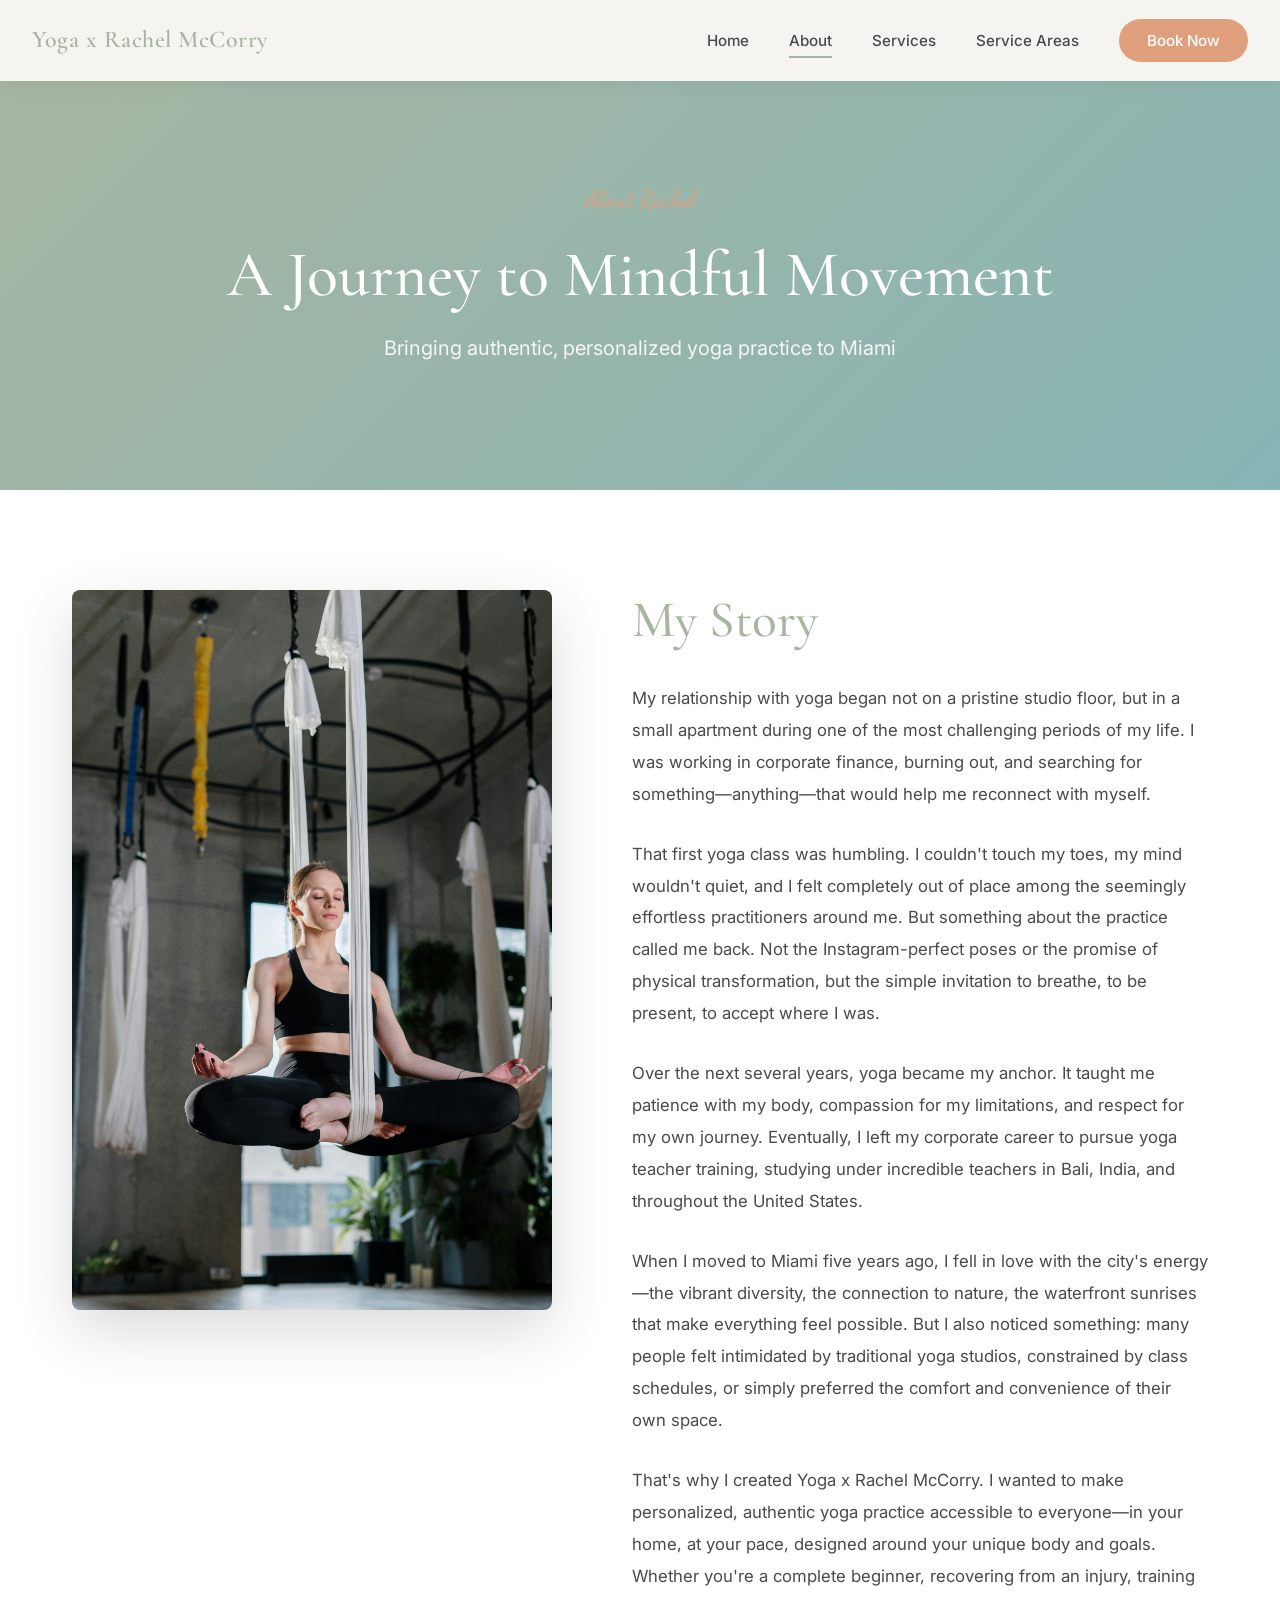
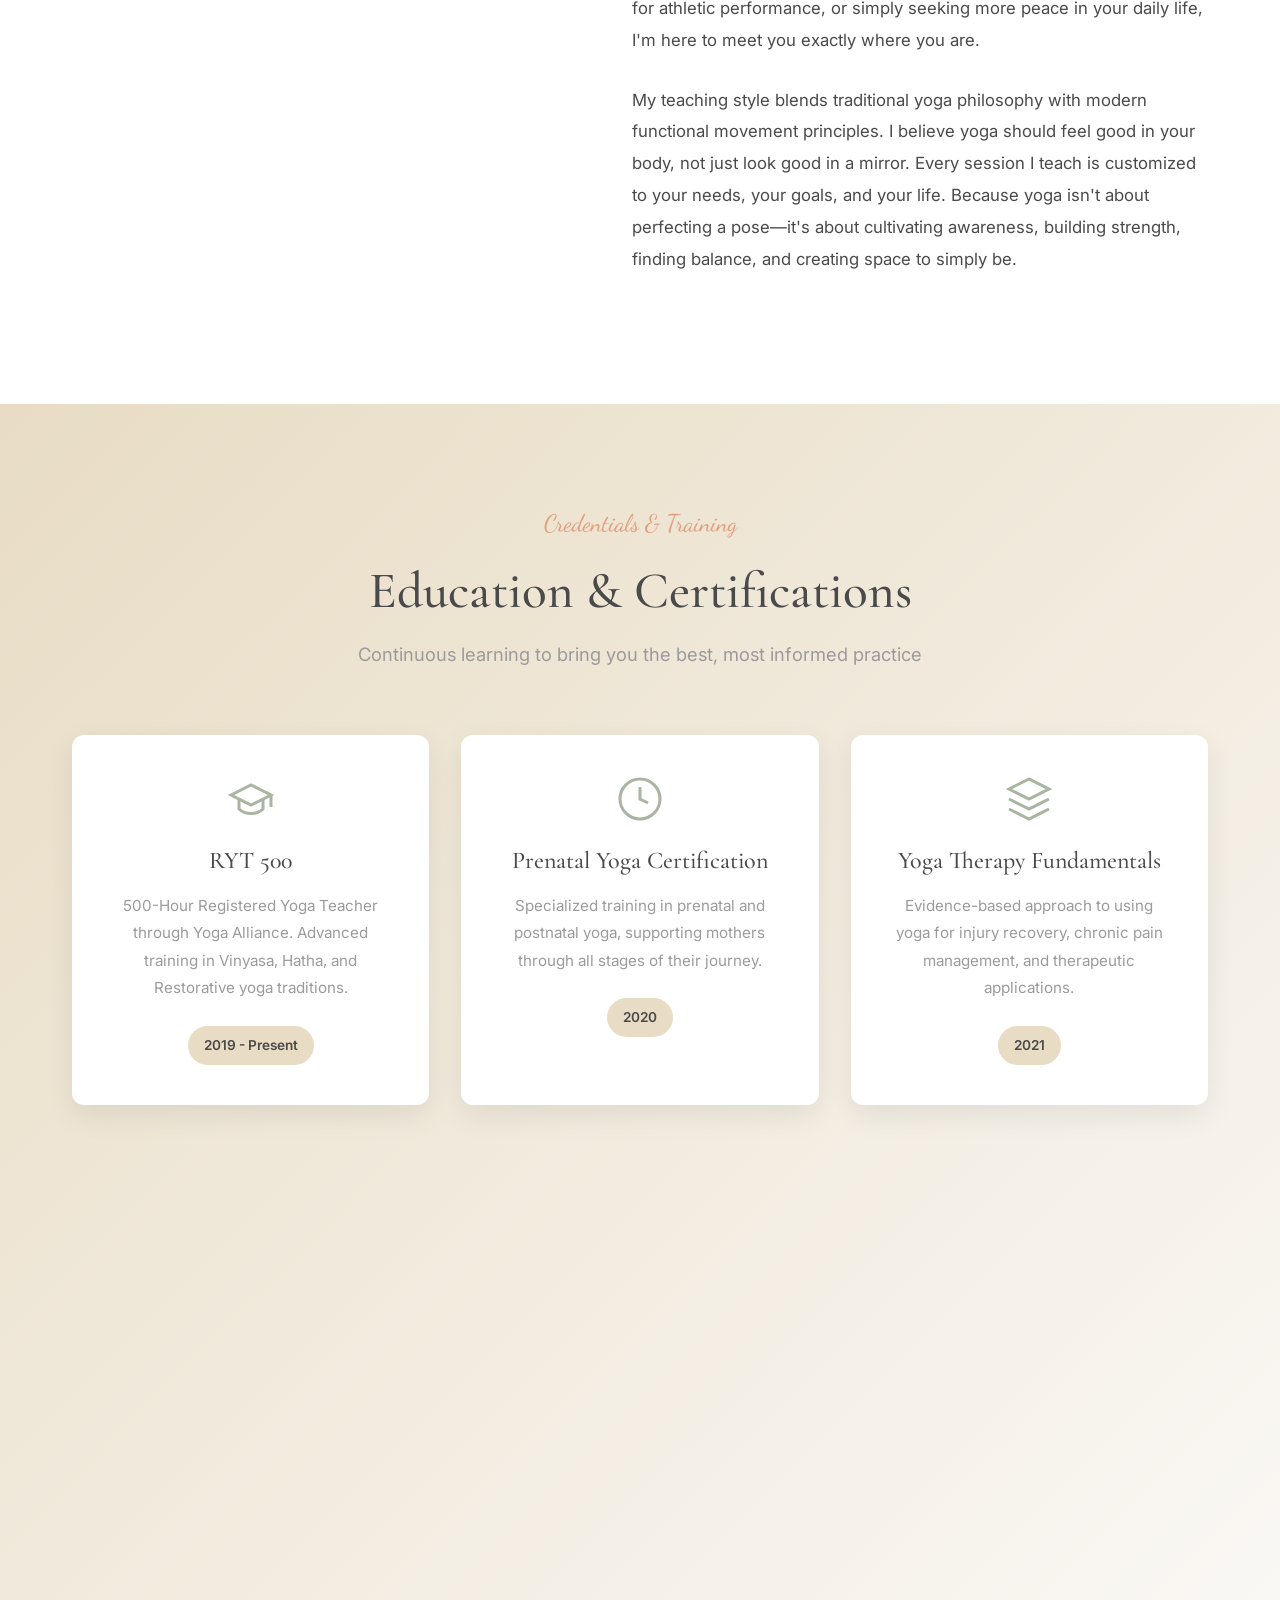
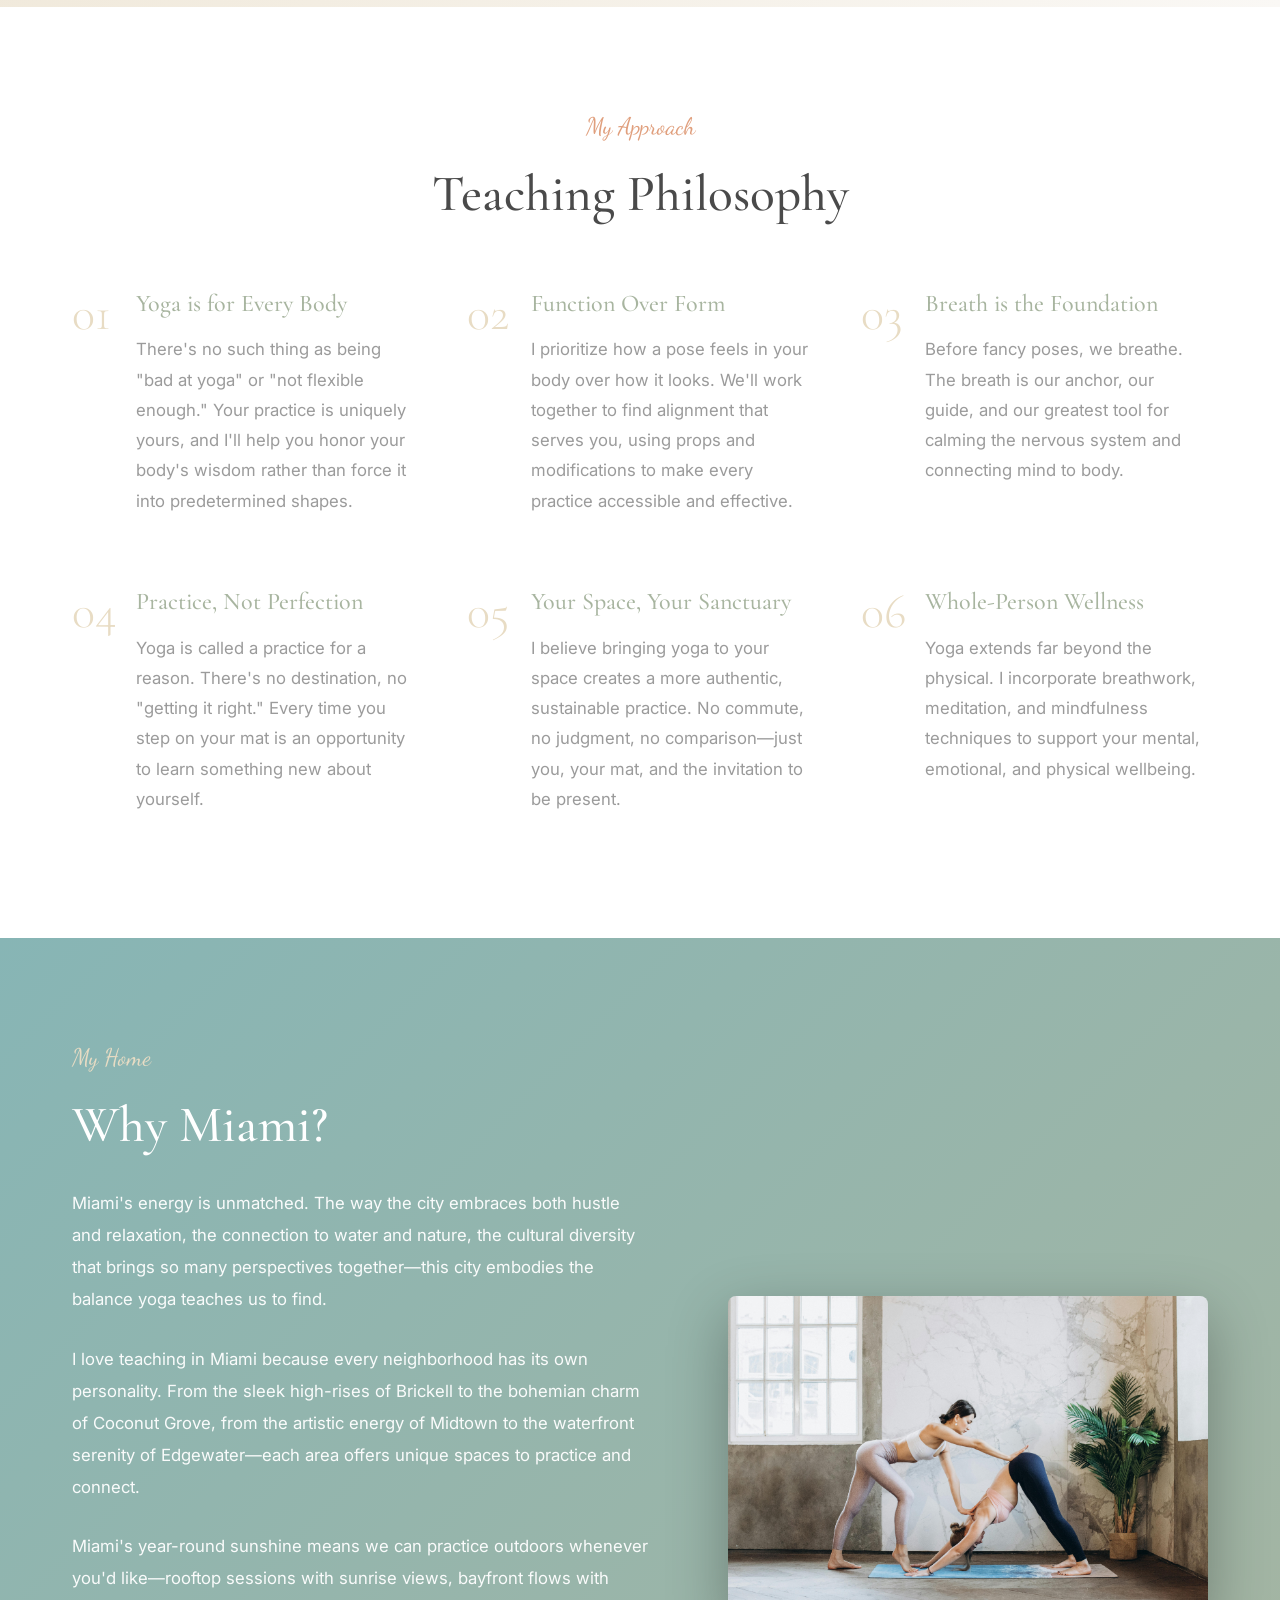
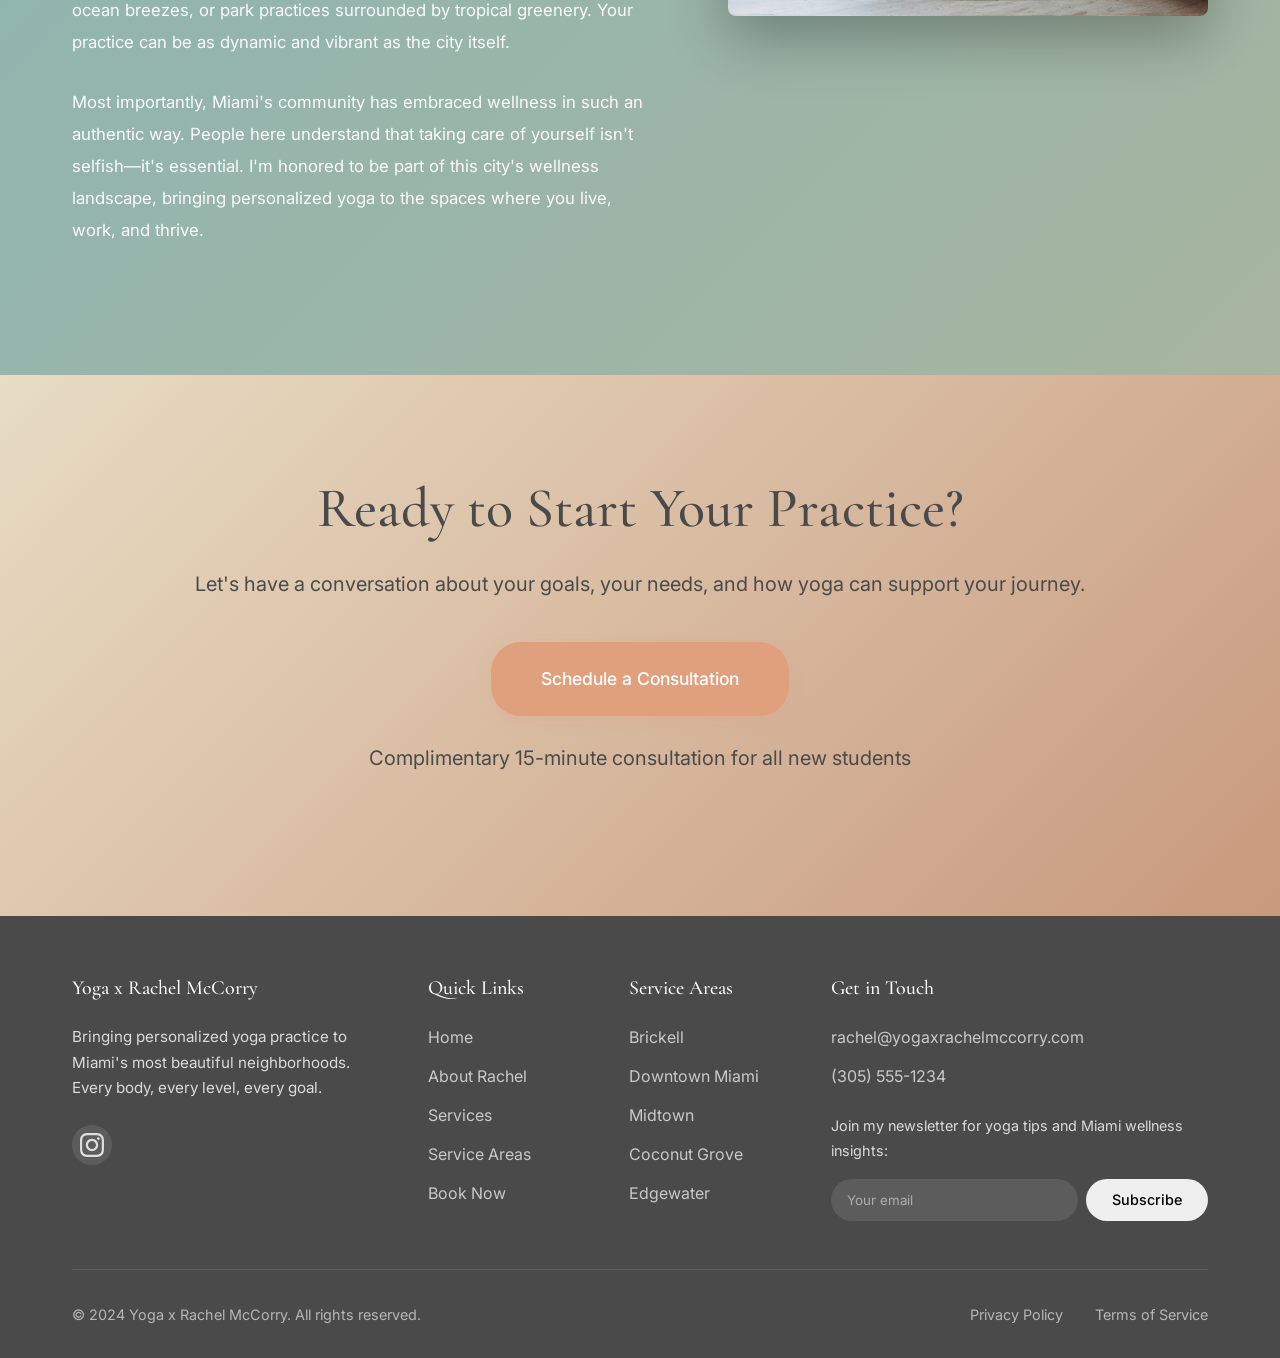
==== about.html @ cecf264f "first commit" ====
<!DOCTYPE html>
<html lang="en">
<head>
    <meta charset="UTF-8">
    <meta name="viewport" content="width=device-width, initial-scale=1.0">
    <meta name="description" content="Meet Rachel McCorry, your certified Miami yoga instructor. Learn about her journey, credentials, and unique teaching philosophy for personalized yoga practice.">
    <title>About Rachel McCorry | Certified Yoga Instructor in Miami</title>

    <!-- Fonts -->
    <link rel="preconnect" href="https://fonts.googleapis.com">
    <link rel="preconnect" href="https://fonts.gstatic.com" crossorigin>
    <link href="https://fonts.googleapis.com/css2?family=Cormorant+Garamond:wght@300;400;500;600;700&family=Inter:wght@300;400;500;600&family=Dancing+Script:wght@400;500;600;700&display=swap" rel="stylesheet">

    <!-- Styles -->
    <link rel="stylesheet" href="css/styles.css">
    <link rel="stylesheet" href="css/about.css">

    <!-- Favicon -->
    <link rel="icon" type="image/svg+xml" href="data:image/svg+xml,<svg xmlns=%22http://www.w3.org/2000/svg%22 viewBox=%220 0 100 100%22><text y=%22.9em%22 font-size=%2290%22>🧘</text></svg>">
</head>
<body>
    <!-- Navigation -->
    <nav id="navbar">
        <div class="nav-container">
            <a href="index.html" class="logo">Yoga x Rachel McCorry</a>
            <button class="mobile-menu-toggle" aria-label="Toggle menu">
                <span></span>
                <span></span>
                <span></span>
            </button>
            <ul class="nav-menu">
                <li><a href="index.html">Home</a></li>
                <li><a href="about.html" class="active">About</a></li>
                <li><a href="services.html">Services</a></li>
                <li><a href="service-areas.html">Service Areas</a></li>
                <li><a href="contact.html" class="nav-cta">Book Now</a></li>
            </ul>
        </div>
    </nav>

    <!-- Page Hero -->
    <section class="page-hero">
        <div class="page-hero-content">
            <span class="section-label">About Rachel</span>
            <h1>A Journey to Mindful Movement</h1>
            <p>Bringing authentic, personalized yoga practice to Miami</p>
        </div>
    </section>

    <!-- Rachel's Story -->
    <section class="story-section">
        <div class="container">
            <div class="story-grid">
                <div class="story-image">
                    <img src="images/pexels-cottonbro-4324101.jpg" alt="Rachel McCorry practicing yoga">
                </div>
                <div class="story-content">
                    <h2>My Story</h2>
                    <p>My relationship with yoga began not on a pristine studio floor, but in a small apartment during one of the most challenging periods of my life. I was working in corporate finance, burning out, and searching for something—anything—that would help me reconnect with myself.</p>

                    <p>That first yoga class was humbling. I couldn't touch my toes, my mind wouldn't quiet, and I felt completely out of place among the seemingly effortless practitioners around me. But something about the practice called me back. Not the Instagram-perfect poses or the promise of physical transformation, but the simple invitation to breathe, to be present, to accept where I was.</p>

                    <p>Over the next several years, yoga became my anchor. It taught me patience with my body, compassion for my limitations, and respect for my own journey. Eventually, I left my corporate career to pursue yoga teacher training, studying under incredible teachers in Bali, India, and throughout the United States.</p>

                    <p>When I moved to Miami five years ago, I fell in love with the city's energy—the vibrant diversity, the connection to nature, the waterfront sunrises that make everything feel possible. But I also noticed something: many people felt intimidated by traditional yoga studios, constrained by class schedules, or simply preferred the comfort and convenience of their own space.</p>

                    <p>That's why I created Yoga x Rachel McCorry. I wanted to make personalized, authentic yoga practice accessible to everyone—in your home, at your pace, designed around your unique body and goals. Whether you're a complete beginner, recovering from an injury, training for athletic performance, or simply seeking more peace in your daily life, I'm here to meet you exactly where you are.</p>

                    <p>My teaching style blends traditional yoga philosophy with modern functional movement principles. I believe yoga should feel good in your body, not just look good in a mirror. Every session I teach is customized to your needs, your goals, and your life. Because yoga isn't about perfecting a pose—it's about cultivating awareness, building strength, finding balance, and creating space to simply be.</p>
                </div>
            </div>
        </div>
    </section>

    <!-- Credentials -->
    <section class="credentials-section">
        <div class="container">
            <div class="section-header">
                <span class="section-label">Credentials & Training</span>
                <h2>Education & Certifications</h2>
                <p>Continuous learning to bring you the best, most informed practice</p>
            </div>
            <div class="credentials-grid">
                <div class="credential-card">
                    <div class="credential-icon">
                        <svg width="48" height="48" viewBox="0 0 24 24" fill="none" stroke="currentColor" stroke-width="1.5">
                            <path d="M22 10v6M2 10l10-5 10 5-10 5z"></path>
                            <path d="M6 12v5c3 3 9 3 12 0v-5"></path>
                        </svg>
                    </div>
                    <h3>RYT 500</h3>
                    <p>500-Hour Registered Yoga Teacher through Yoga Alliance. Advanced training in Vinyasa, Hatha, and Restorative yoga traditions.</p>
                    <span class="credential-year">2019 - Present</span>
                </div>

                <div class="credential-card">
                    <div class="credential-icon">
                        <svg width="48" height="48" viewBox="0 0 24 24" fill="none" stroke="currentColor" stroke-width="1.5">
                            <circle cx="12" cy="12" r="10"></circle>
                            <path d="M12 6v6l4 2"></path>
                        </svg>
                    </div>
                    <h3>Prenatal Yoga Certification</h3>
                    <p>Specialized training in prenatal and postnatal yoga, supporting mothers through all stages of their journey.</p>
                    <span class="credential-year">2020</span>
                </div>

                <div class="credential-card">
                    <div class="credential-icon">
                        <svg width="48" height="48" viewBox="0 0 24 24" fill="none" stroke="currentColor" stroke-width="1.5">
                            <path d="M12 2L2 7l10 5 10-5-10-5z"></path>
                            <path d="M2 17l10 5 10-5M2 12l10 5 10-5"></path>
                        </svg>
                    </div>
                    <h3>Yoga Therapy Fundamentals</h3>
                    <p>Evidence-based approach to using yoga for injury recovery, chronic pain management, and therapeutic applications.</p>
                    <span class="credential-year">2021</span>
                </div>

                <div class="credential-card">
                    <div class="credential-icon">
                        <svg width="48" height="48" viewBox="0 0 24 24" fill="none" stroke="currentColor" stroke-width="1.5">
                            <circle cx="12" cy="8" r="7"></circle>
                            <polyline points="8.21 13.89 7 23 12 20 17 23 15.79 13.88"></polyline>
                        </svg>
                    </div>
                    <h3>Mindfulness Meditation Teacher</h3>
                    <p>Certified in teaching meditation and breathwork techniques for stress reduction and mental clarity.</p>
                    <span class="credential-year">2020</span>
                </div>

                <div class="credential-card">
                    <div class="credential-icon">
                        <svg width="48" height="48" viewBox="0 0 24 24" fill="none" stroke="currentColor" stroke-width="1.5">
                            <path d="M14 2H6a2 2 0 0 0-2 2v16a2 2 0 0 0 2 2h12a2 2 0 0 0 2-2V8z"></path>
                            <polyline points="14 2 14 8 20 8"></polyline>
                            <line x1="12" y1="18" x2="12" y2="12"></line>
                            <line x1="9" y1="15" x2="15" y2="15"></line>
                        </svg>
                    </div>
                    <h3>CPR & First Aid Certified</h3>
                    <p>Current certification in CPR and First Aid, ensuring safe practice environment for all students.</p>
                    <span class="credential-year">Updated Annually</span>
                </div>

                <div class="credential-card">
                    <div class="credential-icon">
                        <svg width="48" height="48" viewBox="0 0 24 24" fill="none" stroke="currentColor" stroke-width="1.5">
                            <path d="M20.59 13.41l-7.17 7.17a2 2 0 0 1-2.83 0L2 12V2h10l8.59 8.59a2 2 0 0 1 0 2.82z"></path>
                            <line x1="7" y1="7" x2="7.01" y2="7"></line>
                        </svg>
                    </div>
                    <h3>Continued Education</h3>
                    <p>Regular workshops and trainings with renowned teachers including Jason Crandell, Kathryn Budig, and Leslie Kaminoff.</p>
                    <span class="credential-year">Ongoing</span>
                </div>
            </div>
        </div>
    </section>

    <!-- Teaching Philosophy -->
    <section class="philosophy-section">
        <div class="container">
            <div class="philosophy-content">
                <span class="section-label">My Approach</span>
                <h2>Teaching Philosophy</h2>
                <div class="philosophy-grid">
                    <div class="philosophy-item">
                        <div class="philosophy-number">01</div>
                        <h3>Yoga is for Every Body</h3>
                        <p>There's no such thing as being "bad at yoga" or "not flexible enough." Your practice is uniquely yours, and I'll help you honor your body's wisdom rather than force it into predetermined shapes.</p>
                    </div>

                    <div class="philosophy-item">
                        <div class="philosophy-number">02</div>
                        <h3>Function Over Form</h3>
                        <p>I prioritize how a pose feels in your body over how it looks. We'll work together to find alignment that serves you, using props and modifications to make every practice accessible and effective.</p>
                    </div>

                    <div class="philosophy-item">
                        <div class="philosophy-number">03</div>
                        <h3>Breath is the Foundation</h3>
                        <p>Before fancy poses, we breathe. The breath is our anchor, our guide, and our greatest tool for calming the nervous system and connecting mind to body.</p>
                    </div>

                    <div class="philosophy-item">
                        <div class="philosophy-number">04</div>
                        <h3>Practice, Not Perfection</h3>
                        <p>Yoga is called a practice for a reason. There's no destination, no "getting it right." Every time you step on your mat is an opportunity to learn something new about yourself.</p>
                    </div>

                    <div class="philosophy-item">
                        <div class="philosophy-number">05</div>
                        <h3>Your Space, Your Sanctuary</h3>
                        <p>I believe bringing yoga to your space creates a more authentic, sustainable practice. No commute, no judgment, no comparison—just you, your mat, and the invitation to be present.</p>
                    </div>

                    <div class="philosophy-item">
                        <div class="philosophy-number">06</div>
                        <h3>Whole-Person Wellness</h3>
                        <p>Yoga extends far beyond the physical. I incorporate breathwork, meditation, and mindfulness techniques to support your mental, emotional, and physical wellbeing.</p>
                    </div>
                </div>
            </div>
        </div>
    </section>

    <!-- Why Miami -->
    <section class="why-miami-section">
        <div class="container">
            <div class="why-miami-grid">
                <div class="why-miami-text">
                    <span class="section-label">My Home</span>
                    <h2>Why Miami?</h2>
                    <p>Miami's energy is unmatched. The way the city embraces both hustle and relaxation, the connection to water and nature, the cultural diversity that brings so many perspectives together—this city embodies the balance yoga teaches us to find.</p>

                    <p>I love teaching in Miami because every neighborhood has its own personality. From the sleek high-rises of Brickell to the bohemian charm of Coconut Grove, from the artistic energy of Midtown to the waterfront serenity of Edgewater—each area offers unique spaces to practice and connect.</p>

                    <p>Miami's year-round sunshine means we can practice outdoors whenever you'd like—rooftop sessions with sunrise views, bayfront flows with ocean breezes, or park practices surrounded by tropical greenery. Your practice can be as dynamic and vibrant as the city itself.</p>

                    <p>Most importantly, Miami's community has embraced wellness in such an authentic way. People here understand that taking care of yourself isn't selfish—it's essential. I'm honored to be part of this city's wellness landscape, bringing personalized yoga to the spaces where you live, work, and thrive.</p>
                </div>
                <div class="why-miami-image">
                    <img src="images/pexels-elly-fairytale-3822688.jpg" alt="Yoga practice in Miami">
                </div>
            </div>
        </div>
    </section>

    <!-- CTA Section -->
    <section class="about-cta">
        <div class="container">
            <div class="cta-content">
                <h2>Ready to Start Your Practice?</h2>
                <p>Let's have a conversation about your goals, your needs, and how yoga can support your journey.</p>
                <a href="contact.html" class="btn btn-primary btn-large">Schedule a Consultation</a>
                <p class="cta-note">Complimentary 15-minute consultation for all new students</p>
            </div>
        </div>
    </section>

    <!-- Footer -->
    <footer class="footer">
        <div class="container">
            <div class="footer-grid">
                <div class="footer-column">
                    <h3>Yoga x Rachel McCorry</h3>
                    <p>Bringing personalized yoga practice to Miami's most beautiful neighborhoods. Every body, every level, every goal.</p>
                    <div class="social-links">
                        <a href="https://instagram.com" target="_blank" aria-label="Instagram">
                            <svg width="24" height="24" viewBox="0 0 24 24" fill="currentColor">
                                <path d="M12 2.163c3.204 0 3.584.012 4.85.07 3.252.148 4.771 1.691 4.919 4.919.058 1.265.069 1.645.069 4.849 0 3.205-.012 3.584-.069 4.849-.149 3.225-1.664 4.771-4.919 4.919-1.266.058-1.644.07-4.85.07-3.204 0-3.584-.012-4.849-.07-3.26-.149-4.771-1.699-4.919-4.92-.058-1.265-.07-1.644-.07-4.849 0-3.204.013-3.583.07-4.849.149-3.227 1.664-4.771 4.919-4.919 1.266-.057 1.645-.069 4.849-.069zm0-2.163c-3.259 0-3.667.014-4.947.072-4.358.2-6.78 2.618-6.98 6.98-.059 1.281-.073 1.689-.073 4.948 0 3.259.014 3.668.072 4.948.2 4.358 2.618 6.78 6.98 6.98 1.281.058 1.689.072 4.948.072 3.259 0 3.668-.014 4.948-.072 4.354-.2 6.782-2.618 6.979-6.98.059-1.28.073-1.689.073-4.948 0-3.259-.014-3.667-.072-4.947-.196-4.354-2.617-6.78-6.979-6.98-1.281-.059-1.69-.073-4.949-.073zm0 5.838c-3.403 0-6.162 2.759-6.162 6.162s2.759 6.163 6.162 6.163 6.162-2.759 6.162-6.163c0-3.403-2.759-6.162-6.162-6.162zm0 10.162c-2.209 0-4-1.79-4-4 0-2.209 1.791-4 4-4s4 1.791 4 4c0 2.21-1.791 4-4 4zm6.406-11.845c-.796 0-1.441.645-1.441 1.44s.645 1.44 1.441 1.44c.795 0 1.439-.645 1.439-1.44s-.644-1.44-1.439-1.44z"/>
                            </svg>
                        </a>
                    </div>
                </div>

                <div class="footer-column">
                    <h4>Quick Links</h4>
                    <ul>
                        <li><a href="index.html">Home</a></li>
                        <li><a href="about.html">About Rachel</a></li>
                        <li><a href="services.html">Services</a></li>
                        <li><a href="service-areas.html">Service Areas</a></li>
                        <li><a href="contact.html">Book Now</a></li>
                    </ul>
                </div>

                <div class="footer-column">
                    <h4>Service Areas</h4>
                    <ul>
                        <li><a href="service-areas.html#brickell">Brickell</a></li>
                        <li><a href="service-areas.html#downtown">Downtown Miami</a></li>
                        <li><a href="service-areas.html#midtown">Midtown</a></li>
                        <li><a href="service-areas.html#coconut-grove">Coconut Grove</a></li>
                        <li><a href="service-areas.html#edgewater">Edgewater</a></li>
                    </ul>
                </div>

                <div class="footer-column">
                    <h4>Get in Touch</h4>
                    <ul>
                        <li><a href="mailto:rachel@yogaxrachelmccorry.com">rachel@yogaxrachelmccorry.com</a></li>
                        <li><a href="tel:+13055551234">(305) 555-1234</a></li>
                    </ul>
                    <div class="newsletter-signup">
                        <p>Join my newsletter for yoga tips and Miami wellness insights:</p>
                        <form class="newsletter-form">
                            <input type="email" placeholder="Your email" required>
                            <button type="submit" class="btn btn-small">Subscribe</button>
                        </form>
                    </div>
                </div>
            </div>

            <div class="footer-bottom">
                <p>&copy; 2024 Yoga x Rachel McCorry. All rights reserved.</p>
                <div class="footer-links">
                    <a href="#privacy">Privacy Policy</a>
                    <a href="#terms">Terms of Service</a>
                </div>
            </div>
        </div>
    </footer>

    <!-- Back to Top Button -->
    <button id="backToTop" class="back-to-top" aria-label="Back to top">
        <svg width="24" height="24" viewBox="0 0 24 24" fill="none" stroke="currentColor" stroke-width="2">
            <polyline points="18 15 12 9 6 15"></polyline>
        </svg>
    </button>

    <!-- Scripts -->
    <script src="js/main.js"></script>
</body>
</html>
---- css/styles.css ----
/* ===================================
   Yoga x Rachel McCorry - Main Styles
   =================================== */

/* CSS Variables - Brand Colors & Theme */
:root {
    /* Primary Colors */
    --sage-green: #A8B5A0;
    --warm-sand: #E8DCC4;

    /* Secondary Colors */
    --terracotta: #C8997D;
    --muted-teal: #87B5B5;

    /* Neutrals */
    --warm-white: #FAF8F5;
    --light-grey: #E5E5E5;
    --medium-grey: #9B9B9B;
    --dark-grey: #4A4A4A;

    /* Accent */
    --sunset-coral: #E09F7D;

    /* Typography */
    --font-serif: 'Cormorant Garamond', serif;
    --font-sans: 'Inter', sans-serif;
    --font-script: 'Dancing Script', cursive;

    /* Spacing */
    --section-padding: 100px;
    --container-width: 1200px;
    --container-wide: 1400px;

    /* Transitions */
    --transition-smooth: all 0.4s cubic-bezier(0.4, 0, 0.2, 1);
    --transition-fast: all 0.2s ease;
}

/* Reset & Base Styles */
* {
    margin: 0;
    padding: 0;
    box-sizing: border-box;
}

html {
    scroll-behavior: smooth;
    font-size: 16px;
}

body {
    font-family: var(--font-sans);
    color: var(--dark-grey);
    background-color: var(--warm-white);
    line-height: 1.7;
    overflow-x: hidden;
}

/* Typography */
h1, h2, h3, h4, h5, h6 {
    font-family: var(--font-serif);
    font-weight: 500;
    line-height: 1.2;
    margin-bottom: 1rem;
    color: var(--dark-grey);
}

h1 { font-size: clamp(2.5rem, 5vw, 4.5rem); }
h2 { font-size: clamp(2rem, 4vw, 3.5rem); }
h3 { font-size: clamp(1.5rem, 3vw, 2rem); }
h4 { font-size: 1.5rem; }
h5 { font-size: 1.25rem; }
h6 { font-size: 1.1rem; }

p {
    margin-bottom: 1.5rem;
    font-size: 1.05rem;
    line-height: 1.8;
}

a {
    text-decoration: none;
    color: inherit;
    transition: var(--transition-fast);
}

img {
    max-width: 100%;
    height: auto;
    display: block;
}

/* Layout Containers */
.container {
    max-width: var(--container-width);
    margin: 0 auto;
    padding: 0 2rem;
}

.container-wide {
    max-width: var(--container-wide);
    margin: 0 auto;
    padding: 0 2rem;
}

/* Navigation */
#navbar {
    position: fixed;
    top: 0;
    left: 0;
    right: 0;
    background-color: rgba(250, 248, 245, 0.95);
    backdrop-filter: blur(10px);
    z-index: 1000;
    transition: var(--transition-smooth);
    box-shadow: 0 2px 20px rgba(0, 0, 0, 0.05);
}

.nav-container {
    max-width: var(--container-wide);
    margin: 0 auto;
    padding: 1.25rem 2rem;
    display: flex;
    justify-content: space-between;
    align-items: center;
}

.logo {
    font-family: var(--font-serif);
    font-size: 1.5rem;
    font-weight: 600;
    color: var(--sage-green);
    letter-spacing: 0.5px;
}

.nav-menu {
    display: flex;
    list-style: none;
    gap: 2.5rem;
    align-items: center;
}

.nav-menu a {
    font-size: 0.95rem;
    font-weight: 500;
    color: var(--dark-grey);
    position: relative;
    padding: 0.5rem 0;
}

.nav-menu a::after {
    content: '';
    position: absolute;
    bottom: 0;
    left: 0;
    width: 0;
    height: 2px;
    background-color: var(--sage-green);
    transition: var(--transition-fast);
}

.nav-menu a:hover::after,
.nav-menu a.active::after {
    width: 100%;
}

.nav-cta {
    background-color: var(--sunset-coral);
    color: white !important;
    padding: 0.75rem 1.75rem !important;
    border-radius: 30px;
    font-weight: 500;
}

.nav-cta::after {
    display: none;
}

.nav-cta:hover {
    background-color: var(--terracotta);
    transform: translateY(-2px);
    box-shadow: 0 4px 15px rgba(224, 159, 125, 0.3);
}

/* Mobile Menu Toggle */
.mobile-menu-toggle {
    display: none;
    flex-direction: column;
    gap: 5px;
    background: none;
    border: none;
    cursor: pointer;
    padding: 0.5rem;
}

.mobile-menu-toggle span {
    width: 25px;
    height: 2px;
    background-color: var(--dark-grey);
    transition: var(--transition-fast);
}

/* Hero Section */
.hero {
    position: relative;
    height: 100vh;
    min-height: 600px;
    display: flex;
    align-items: center;
    justify-content: center;
    overflow: hidden;
}

.hero-video-container {
    position: absolute;
    top: 0;
    left: 0;
    width: 100%;
    height: 100%;
    z-index: 1;
}

.hero-video {
    width: 100%;
    height: 100%;
    object-fit: cover;
}

.hero-overlay {
    position: absolute;
    top: 0;
    left: 0;
    width: 100%;
    height: 100%;
    background: linear-gradient(
        135deg,
        rgba(168, 181, 160, 0.4) 0%,
        rgba(135, 181, 181, 0.3) 50%,
        rgba(232, 220, 196, 0.4) 100%
    );
    z-index: 2;
}

.hero-content {
    position: relative;
    z-index: 3;
    text-align: center;
    color: white;
    max-width: 900px;
    padding: 2rem;
    animation: fadeInUp 1s ease-out;
}

.hero-title {
    font-size: clamp(2.5rem, 6vw, 5rem);
    font-weight: 400;
    margin-bottom: 1.5rem;
    text-shadow: 0 2px 20px rgba(0, 0, 0, 0.3);
    letter-spacing: 1px;
}

.hero-subtitle {
    font-size: clamp(1.1rem, 2.5vw, 1.5rem);
    margin-bottom: 3rem;
    font-weight: 300;
    text-shadow: 0 2px 15px rgba(0, 0, 0, 0.3);
    opacity: 0.95;
}

.hero-ctas {
    display: flex;
    gap: 1.5rem;
    justify-content: center;
    flex-wrap: wrap;
}

/* Scroll Indicator */
.scroll-indicator {
    position: absolute;
    bottom: 40px;
    left: 50%;
    transform: translateX(-50%);
    z-index: 3;
    display: flex;
    flex-direction: column;
    align-items: center;
    gap: 10px;
    color: white;
    font-size: 0.85rem;
    text-transform: uppercase;
    letter-spacing: 2px;
    animation: float 2s ease-in-out infinite;
}

.scroll-line {
    width: 1px;
    height: 40px;
    background: linear-gradient(to bottom, white, transparent);
}

/* Buttons */
.btn {
    display: inline-block;
    padding: 1rem 2.5rem;
    border-radius: 30px;
    font-weight: 500;
    font-size: 1rem;
    text-align: center;
    cursor: pointer;
    border: 2px solid transparent;
    transition: var(--transition-smooth);
    font-family: var(--font-sans);
}

.btn-primary {
    background-color: var(--sunset-coral);
    color: white;
    box-shadow: 0 4px 15px rgba(224, 159, 125, 0.3);
}

.btn-primary:hover {
    background-color: var(--terracotta);
    transform: translateY(-3px);
    box-shadow: 0 6px 25px rgba(224, 159, 125, 0.4);
}

.btn-secondary {
    background-color: transparent;
    color: white;
    border: 2px solid white;
}

.btn-secondary:hover {
    background-color: white;
    color: var(--sage-green);
}

.btn-outline {
    background-color: transparent;
    color: var(--sage-green);
    border: 2px solid var(--sage-green);
}

.btn-outline:hover {
    background-color: var(--sage-green);
    color: white;
}

.btn-text {
    padding: 0.5rem 1rem;
    color: var(--sage-green);
    font-weight: 600;
    background: none;
    border: none;
}

.btn-text:hover {
    color: var(--terracotta);
    transform: translateX(5px);
}

.btn-large {
    padding: 1.25rem 3rem;
    font-size: 1.1rem;
}

.btn-small {
    padding: 0.65rem 1.5rem;
    font-size: 0.9rem;
}

/* Section Styles */
section {
    padding: var(--section-padding) 0;
}

.section-label {
    display: inline-block;
    font-family: var(--font-script);
    font-size: 1.5rem;
    color: var(--sunset-coral);
    margin-bottom: 1rem;
}

.section-header {
    text-align: center;
    max-width: 700px;
    margin: 0 auto 4rem;
}

.section-header p {
    color: var(--medium-grey);
    font-size: 1.15rem;
}

/* About Brief Section */
.about-brief {
    background-color: white;
}

.about-content-grid {
    display: grid;
    grid-template-columns: 1fr 1fr;
    gap: 5rem;
    align-items: center;
}

.about-text {
    animation: fadeInLeft 0.8s ease-out;
}

.about-image {
    position: relative;
    animation: fadeInRight 0.8s ease-out;
}

.about-image img {
    border-radius: 8px;
    box-shadow: 0 20px 60px rgba(0, 0, 0, 0.15);
}

.credentials-badge {
    position: absolute;
    bottom: 20px;
    right: 20px;
    background-color: var(--sage-green);
    color: white;
    padding: 1.5rem 2rem;
    border-radius: 8px;
    text-align: center;
    box-shadow: 0 10px 30px rgba(0, 0, 0, 0.2);
}

.badge-title {
    display: block;
    font-size: 0.85rem;
    text-transform: uppercase;
    letter-spacing: 1px;
    margin-bottom: 0.25rem;
    opacity: 0.9;
}

.badge-detail {
    display: block;
    font-family: var(--font-serif);
    font-size: 2rem;
    font-weight: 600;
}

/* Services Overview */
.services-overview {
    background: linear-gradient(135deg, var(--warm-sand) 0%, var(--warm-white) 100%);
}

.services-grid {
    display: grid;
    grid-template-columns: repeat(auto-fit, minmax(320px, 1fr));
    gap: 2.5rem;
}

.service-card {
    background-color: white;
    padding: 3rem 2.5rem;
    border-radius: 12px;
    box-shadow: 0 10px 40px rgba(0, 0, 0, 0.08);
    transition: var(--transition-smooth);
    position: relative;
}

.service-card:hover {
    transform: translateY(-10px);
    box-shadow: 0 20px 60px rgba(0, 0, 0, 0.12);
}

.service-card.featured {
    border: 2px solid var(--sunset-coral);
}

.featured-badge {
    position: absolute;
    top: -15px;
    right: 20px;
    background-color: var(--sunset-coral);
    color: white;
    padding: 0.5rem 1.25rem;
    border-radius: 20px;
    font-size: 0.85rem;
    font-weight: 600;
}

.service-icon {
    color: var(--sage-green);
    margin-bottom: 1.5rem;
}

.service-card h3 {
    margin-bottom: 1rem;
    color: var(--dark-grey);
}

.service-card > p {
    color: var(--medium-grey);
    margin-bottom: 2rem;
}

.service-features {
    list-style: none;
    margin-bottom: 2rem;
}

.service-features li {
    padding: 0.5rem 0;
    padding-left: 1.75rem;
    position: relative;
    color: var(--dark-grey);
}

.service-features li::before {
    content: '✓';
    position: absolute;
    left: 0;
    color: var(--sage-green);
    font-weight: 600;
}

/* Service Areas Preview */
.service-areas-preview {
    background-color: white;
}

.areas-grid {
    display: grid;
    grid-template-columns: repeat(auto-fit, minmax(280px, 1fr));
    gap: 2rem;
    margin-bottom: 3rem;
}

.area-card {
    position: relative;
    height: 400px;
    border-radius: 12px;
    overflow: hidden;
    cursor: pointer;
    box-shadow: 0 10px 30px rgba(0, 0, 0, 0.15);
    transition: var(--transition-smooth);
}

.area-card:hover {
    transform: scale(1.03);
    box-shadow: 0 15px 40px rgba(0, 0, 0, 0.2);
}

.area-image {
    width: 100%;
    height: 100%;
    background-size: cover;
    background-position: center;
    transition: var(--transition-smooth);
}

.area-card:hover .area-image {
    transform: scale(1.1);
}

.area-content {
    position: absolute;
    bottom: 0;
    left: 0;
    right: 0;
    padding: 2rem;
    background: linear-gradient(to top, rgba(0, 0, 0, 0.8), transparent);
    color: white;
}

.area-content h3 {
    color: white;
    margin-bottom: 0.5rem;
}

.area-content p {
    font-size: 0.95rem;
    margin: 0;
    opacity: 0.9;
}

.areas-cta {
    text-align: center;
}

/* Testimonials */
.testimonials {
    background: linear-gradient(135deg, var(--muted-teal) 0%, var(--sage-green) 100%);
    color: white;
}

.testimonials .section-label {
    color: var(--warm-sand);
}

.testimonials h2 {
    color: white;
}

.testimonials-slider {
    overflow: hidden;
    margin-bottom: 2rem;
}

.testimonial-track {
    display: flex;
    gap: 2rem;
    animation: scroll 30s linear infinite;
}

.testimonial-card {
    min-width: 450px;
    background-color: rgba(255, 255, 255, 0.1);
    backdrop-filter: blur(10px);
    padding: 2.5rem;
    border-radius: 12px;
    border: 1px solid rgba(255, 255, 255, 0.2);
}

.testimonial-quote {
    position: relative;
    margin-bottom: 1.5rem;
}

.testimonial-quote svg {
    position: absolute;
    top: -10px;
    left: -10px;
    color: white;
}

.testimonial-quote p {
    font-size: 1.1rem;
    line-height: 1.8;
    font-style: italic;
    color: white;
}

.testimonial-author {
    display: flex;
    flex-direction: column;
    gap: 0.25rem;
}

.testimonial-author strong {
    font-size: 1.1rem;
    color: white;
}

.testimonial-author span {
    color: rgba(255, 255, 255, 0.8);
    font-size: 0.95rem;
}

.slider-dots {
    display: flex;
    justify-content: center;
    gap: 0.75rem;
}

/* Final CTA */
.final-cta {
    background: linear-gradient(135deg, var(--warm-sand) 0%, var(--terracotta) 100%);
    text-align: center;
    padding: 120px 0;
}

.cta-content h2 {
    font-size: clamp(2.5rem, 5vw, 4rem);
    margin-bottom: 1.5rem;
    color: var(--dark-grey);
}

.cta-content > p {
    font-size: 1.25rem;
    margin-bottom: 2.5rem;
    color: var(--dark-grey);
}

.cta-note {
    margin-top: 1.5rem;
    font-size: 0.95rem;
    color: var(--medium-grey);
}

/* Footer */
.footer {
    background-color: var(--dark-grey);
    color: rgba(255, 255, 255, 0.8);
    padding: 60px 0 30px;
}

.footer-grid {
    display: grid;
    grid-template-columns: 2fr 1fr 1fr 1.5fr;
    gap: 3rem;
    margin-bottom: 3rem;
}

.footer-column h3,
.footer-column h4 {
    color: white;
    margin-bottom: 1.5rem;
    font-size: 1.25rem;
}

.footer-column p {
    font-size: 0.95rem;
    line-height: 1.7;
}

.footer-column ul {
    list-style: none;
}

.footer-column ul li {
    margin-bottom: 0.75rem;
}

.footer-column ul li a {
    color: rgba(255, 255, 255, 0.7);
    transition: var(--transition-fast);
}

.footer-column ul li a:hover {
    color: var(--sunset-coral);
    padding-left: 5px;
}

.social-links {
    display: flex;
    gap: 1rem;
    margin-top: 1.5rem;
}

.social-links a {
    width: 40px;
    height: 40px;
    border-radius: 50%;
    background-color: rgba(255, 255, 255, 0.1);
    display: flex;
    align-items: center;
    justify-content: center;
    transition: var(--transition-fast);
}

.social-links a:hover {
    background-color: var(--sunset-coral);
    transform: translateY(-3px);
}

.newsletter-signup {
    margin-top: 1.5rem;
}

.newsletter-signup p {
    font-size: 0.9rem;
    margin-bottom: 1rem;
}

.newsletter-form {
    display: flex;
    gap: 0.5rem;
}

.newsletter-form input {
    flex: 1;
    padding: 0.75rem 1rem;
    border: none;
    border-radius: 25px;
    background-color: rgba(255, 255, 255, 0.1);
    color: white;
    font-family: var(--font-sans);
}

.newsletter-form input::placeholder {
    color: rgba(255, 255, 255, 0.5);
}

.newsletter-form input:focus {
    outline: none;
    background-color: rgba(255, 255, 255, 0.15);
}

.footer-bottom {
    padding-top: 2rem;
    border-top: 1px solid rgba(255, 255, 255, 0.1);
    display: flex;
    justify-content: space-between;
    align-items: center;
    flex-wrap: wrap;
    gap: 1rem;
}

.footer-bottom p {
    font-size: 0.9rem;
    margin: 0;
    color: rgba(255, 255, 255, 0.6);
}

.footer-links {
    display: flex;
    gap: 2rem;
}

.footer-links a {
    font-size: 0.9rem;
    color: rgba(255, 255, 255, 0.6);
}

.footer-links a:hover {
    color: var(--sunset-coral);
}

/* Back to Top Button */
.back-to-top {
    position: fixed;
    bottom: 30px;
    right: 30px;
    width: 50px;
    height: 50px;
    border-radius: 50%;
    background-color: var(--sage-green);
    color: white;
    border: none;
    cursor: pointer;
    display: flex;
    align-items: center;
    justify-content: center;
    box-shadow: 0 4px 15px rgba(0, 0, 0, 0.2);
    opacity: 0;
    visibility: hidden;
    transition: var(--transition-smooth);
    z-index: 999;
}

.back-to-top.visible {
    opacity: 1;
    visibility: visible;
}

.back-to-top:hover {
    background-color: var(--sunset-coral);
    transform: translateY(-5px);
}

/* Animations */
@keyframes fadeInUp {
    from {
        opacity: 0;
        transform: translateY(30px);
    }
    to {
        opacity: 1;
        transform: translateY(0);
    }
}

@keyframes fadeInLeft {
    from {
        opacity: 0;
        transform: translateX(-30px);
    }
    to {
        opacity: 1;
        transform: translateX(0);
    }
}

@keyframes fadeInRight {
    from {
        opacity: 0;
        transform: translateX(30px);
    }
    to {
        opacity: 1;
        transform: translateX(0);
    }
}

@keyframes float {
    0%, 100% {
        transform: translateX(-50%) translateY(0);
    }
    50% {
        transform: translateX(-50%) translateY(-10px);
    }
}

@keyframes scroll {
    0% {
        transform: translateX(0);
    }
    100% {
        transform: translateX(calc(-450px * 5 - 2rem * 5));
    }
}

/* Responsive Design */
@media (max-width: 1024px) {
    :root {
        --section-padding: 80px;
    }

    .about-content-grid {
        grid-template-columns: 1fr;
        gap: 3rem;
    }

    .footer-grid {
        grid-template-columns: 1fr 1fr;
        gap: 2.5rem;
    }

    .testimonial-card {
        min-width: 400px;
    }
}

@media (max-width: 768px) {
    :root {
        --section-padding: 60px;
    }

    /* Mobile Navigation */
    .mobile-menu-toggle {
        display: flex;
    }

    .nav-menu {
        position: fixed;
        top: 80px;
        left: -100%;
        width: 100%;
        height: calc(100vh - 80px);
        flex-direction: column;
        background-color: var(--warm-white);
        padding: 2rem;
        gap: 1.5rem;
        transition: var(--transition-smooth);
        box-shadow: 0 10px 30px rgba(0, 0, 0, 0.1);
    }

    .nav-menu.active {
        left: 0;
    }

    .nav-menu a {
        font-size: 1.25rem;
    }

    .nav-cta {
        width: 100%;
        text-align: center;
    }

    .hero {
        min-height: 500px;
    }

    .hero-ctas {
        flex-direction: column;
        gap: 1rem;
    }

    .btn {
        width: 100%;
        max-width: 300px;
    }

    .services-grid {
        grid-template-columns: 1fr;
    }

    .areas-grid {
        grid-template-columns: 1fr;
    }

    .area-card {
        height: 350px;
    }

    .testimonial-card {
        min-width: 320px;
    }

    .footer-grid {
        grid-template-columns: 1fr;
        gap: 2rem;
    }

    .footer-bottom {
        flex-direction: column;
        text-align: center;
    }

    .scroll-indicator {
        display: none;
    }
}

@media (max-width: 480px) {
    .container,
    .container-wide {
        padding: 0 1.25rem;
    }

    .nav-container {
        padding: 1rem 1.25rem;
    }

    .logo {
        font-size: 1.25rem;
    }

    .testimonial-card {
        min-width: 280px;
        padding: 2rem 1.5rem;
    }

    .service-card {
        padding: 2rem 1.5rem;
    }
}

/* Print Styles */
@media print {
    .nav-menu,
    .hero,
    .scroll-indicator,
    .back-to-top,
    .btn {
        display: none;
    }
}

/* Accessibility */
@media (prefers-reduced-motion: reduce) {
    *,
    *::before,
    *::after {
        animation-duration: 0.01ms !important;
        animation-iteration-count: 1 !important;
        transition-duration: 0.01ms !important;
    }
}

/* Focus Styles for Keyboard Navigation */
a:focus,
button:focus,
input:focus,
textarea:focus {
    outline: 2px solid var(--sage-green);
    outline-offset: 2px;
}

/* High Contrast Mode Support */
@media (prefers-contrast: high) {
    .btn-primary,
    .btn-secondary,
    .btn-outline {
        border-width: 3px;
    }
}
---- css/about.css ----
/* About Page Specific Styles */

/* Page Hero */
.page-hero {
    padding: 180px 0 100px;
    background: linear-gradient(135deg, var(--sage-green) 0%, var(--muted-teal) 100%);
    text-align: center;
    color: white;
}

.page-hero-content h1 {
    color: white;
    margin-bottom: 1rem;
}

.page-hero-content p {
    font-size: 1.25rem;
    color: rgba(255, 255, 255, 0.9);
}

/* Story Section */
.story-section {
    background-color: white;
    padding: 100px 0;
}

.story-grid {
    display: grid;
    grid-template-columns: 1fr 1.2fr;
    gap: 5rem;
    align-items: start;
}

.story-image {
    position: sticky;
    top: 120px;
}

.story-image img {
    border-radius: 8px;
    box-shadow: 0 20px 60px rgba(0, 0, 0, 0.15);
    width: 100%;
}

.story-content h2 {
    margin-bottom: 2rem;
    color: var(--sage-green);
}

.story-content p {
    margin-bottom: 1.75rem;
    line-height: 1.9;
    color: var(--dark-grey);
}

/* Credentials Section */
.credentials-section {
    background: linear-gradient(135deg, var(--warm-sand) 0%, var(--warm-white) 100%);
    padding: 100px 0;
}

.credentials-grid {
    display: grid;
    grid-template-columns: repeat(auto-fit, minmax(320px, 1fr));
    gap: 2rem;
}

.credential-card {
    background-color: white;
    padding: 2.5rem;
    border-radius: 12px;
    box-shadow: 0 10px 30px rgba(0, 0, 0, 0.08);
    transition: var(--transition-smooth);
    text-align: center;
}

.credential-card:hover {
    transform: translateY(-5px);
    box-shadow: 0 15px 40px rgba(0, 0, 0, 0.12);
}

.credential-icon {
    color: var(--sage-green);
    margin-bottom: 1.5rem;
    display: flex;
    justify-content: center;
}

.credential-card h3 {
    margin-bottom: 1rem;
    font-size: 1.5rem;
}

.credential-card p {
    color: var(--medium-grey);
    margin-bottom: 1.5rem;
    font-size: 0.95rem;
}

.credential-year {
    display: inline-block;
    padding: 0.5rem 1rem;
    background-color: var(--warm-sand);
    color: var(--dark-grey);
    border-radius: 20px;
    font-size: 0.85rem;
    font-weight: 600;
}

/* Philosophy Section */
.philosophy-section {
    background-color: white;
    padding: 100px 0;
}

.philosophy-content {
    text-align: center;
}

.philosophy-content h2 {
    margin-bottom: 4rem;
}

.philosophy-grid {
    display: grid;
    grid-template-columns: repeat(auto-fit, minmax(300px, 1fr));
    gap: 3rem;
    text-align: left;
}

.philosophy-item {
    position: relative;
    padding-left: 4rem;
}

.philosophy-number {
    position: absolute;
    left: 0;
    top: 0;
    font-family: var(--font-serif);
    font-size: 3rem;
    font-weight: 300;
    color: var(--warm-sand);
    line-height: 1;
}

.philosophy-item h3 {
    font-size: 1.5rem;
    margin-bottom: 1rem;
    color: var(--sage-green);
}

.philosophy-item p {
    color: var(--medium-grey);
    line-height: 1.8;
}

/* Why Miami Section */
.why-miami-section {
    background: linear-gradient(135deg, var(--muted-teal) 0%, var(--sage-green) 100%);
    padding: 100px 0;
}

.why-miami-grid {
    display: grid;
    grid-template-columns: 1.2fr 1fr;
    gap: 5rem;
    align-items: center;
}

.why-miami-text {
    color: white;
}

.why-miami-text .section-label {
    color: var(--warm-sand);
}

.why-miami-text h2 {
    color: white;
    margin-bottom: 2rem;
}

.why-miami-text p {
    color: rgba(255, 255, 255, 0.95);
    margin-bottom: 1.75rem;
    line-height: 1.9;
}

.why-miami-image img {
    border-radius: 8px;
    box-shadow: 0 20px 60px rgba(0, 0, 0, 0.3);
}

/* About CTA Section */
.about-cta {
    background: linear-gradient(135deg, var(--warm-sand) 0%, var(--terracotta) 100%);
    text-align: center;
    padding: 100px 0;
}

.about-cta .cta-content h2 {
    font-size: clamp(2.5rem, 5vw, 3.5rem);
    margin-bottom: 1.5rem;
    color: var(--dark-grey);
}

.about-cta .cta-content > p {
    font-size: 1.25rem;
    margin-bottom: 2.5rem;
    color: var(--dark-grey);
}

.about-cta .cta-note {
    margin-top: 1.5rem;
    font-size: 0.95rem;
    color: var(--medium-grey);
}

/* Responsive Styles */
@media (max-width: 1024px) {
    .story-grid,
    .why-miami-grid {
        grid-template-columns: 1fr;
        gap: 3rem;
    }

    .story-image {
        position: relative;
        top: 0;
    }

    .philosophy-grid {
        grid-template-columns: 1fr;
        gap: 2.5rem;
    }
}

@media (max-width: 768px) {
    .page-hero {
        padding: 140px 0 80px;
    }

    .credentials-grid {
        grid-template-columns: 1fr;
    }

    .philosophy-item {
        padding-left: 3.5rem;
    }

    .philosophy-number {
        font-size: 2.5rem;
    }
}

@media (max-width: 480px) {
    .page-hero {
        padding: 120px 0 60px;
    }

    .credential-card {
        padding: 2rem 1.5rem;
    }
}
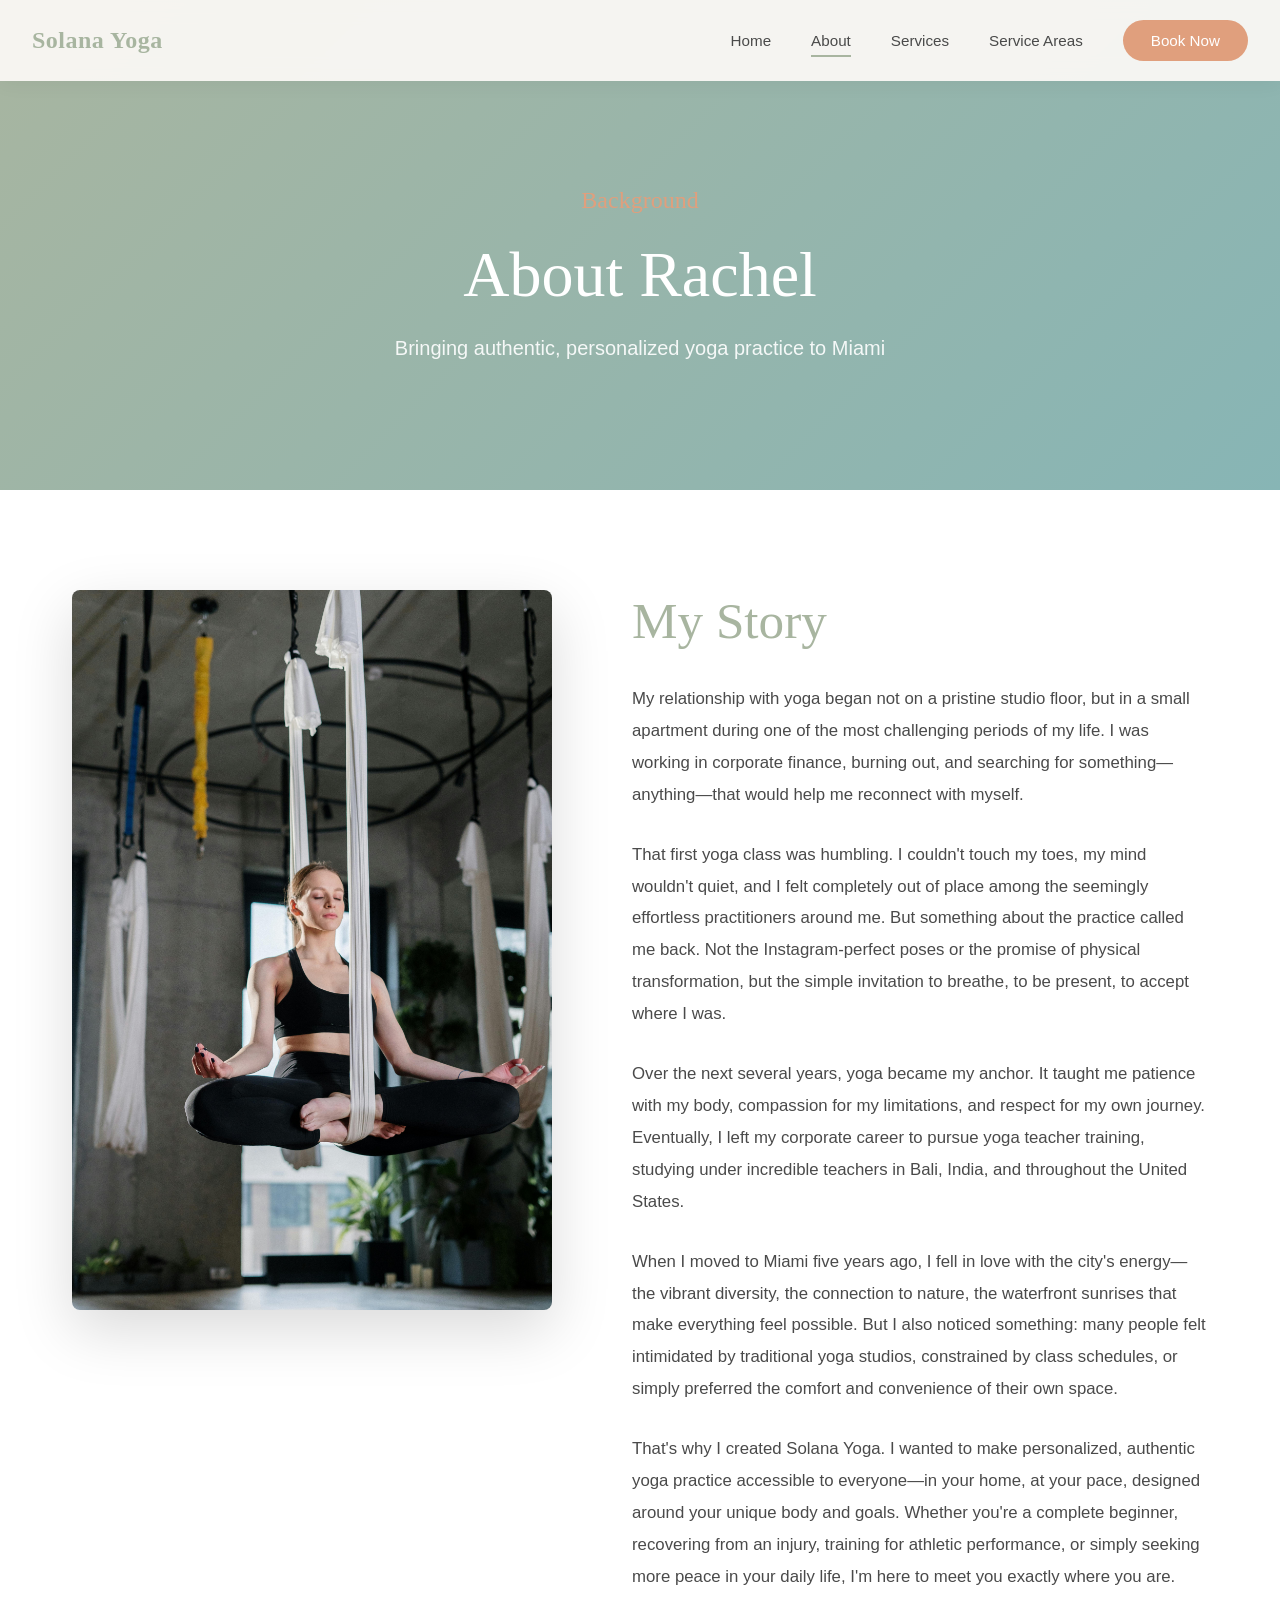
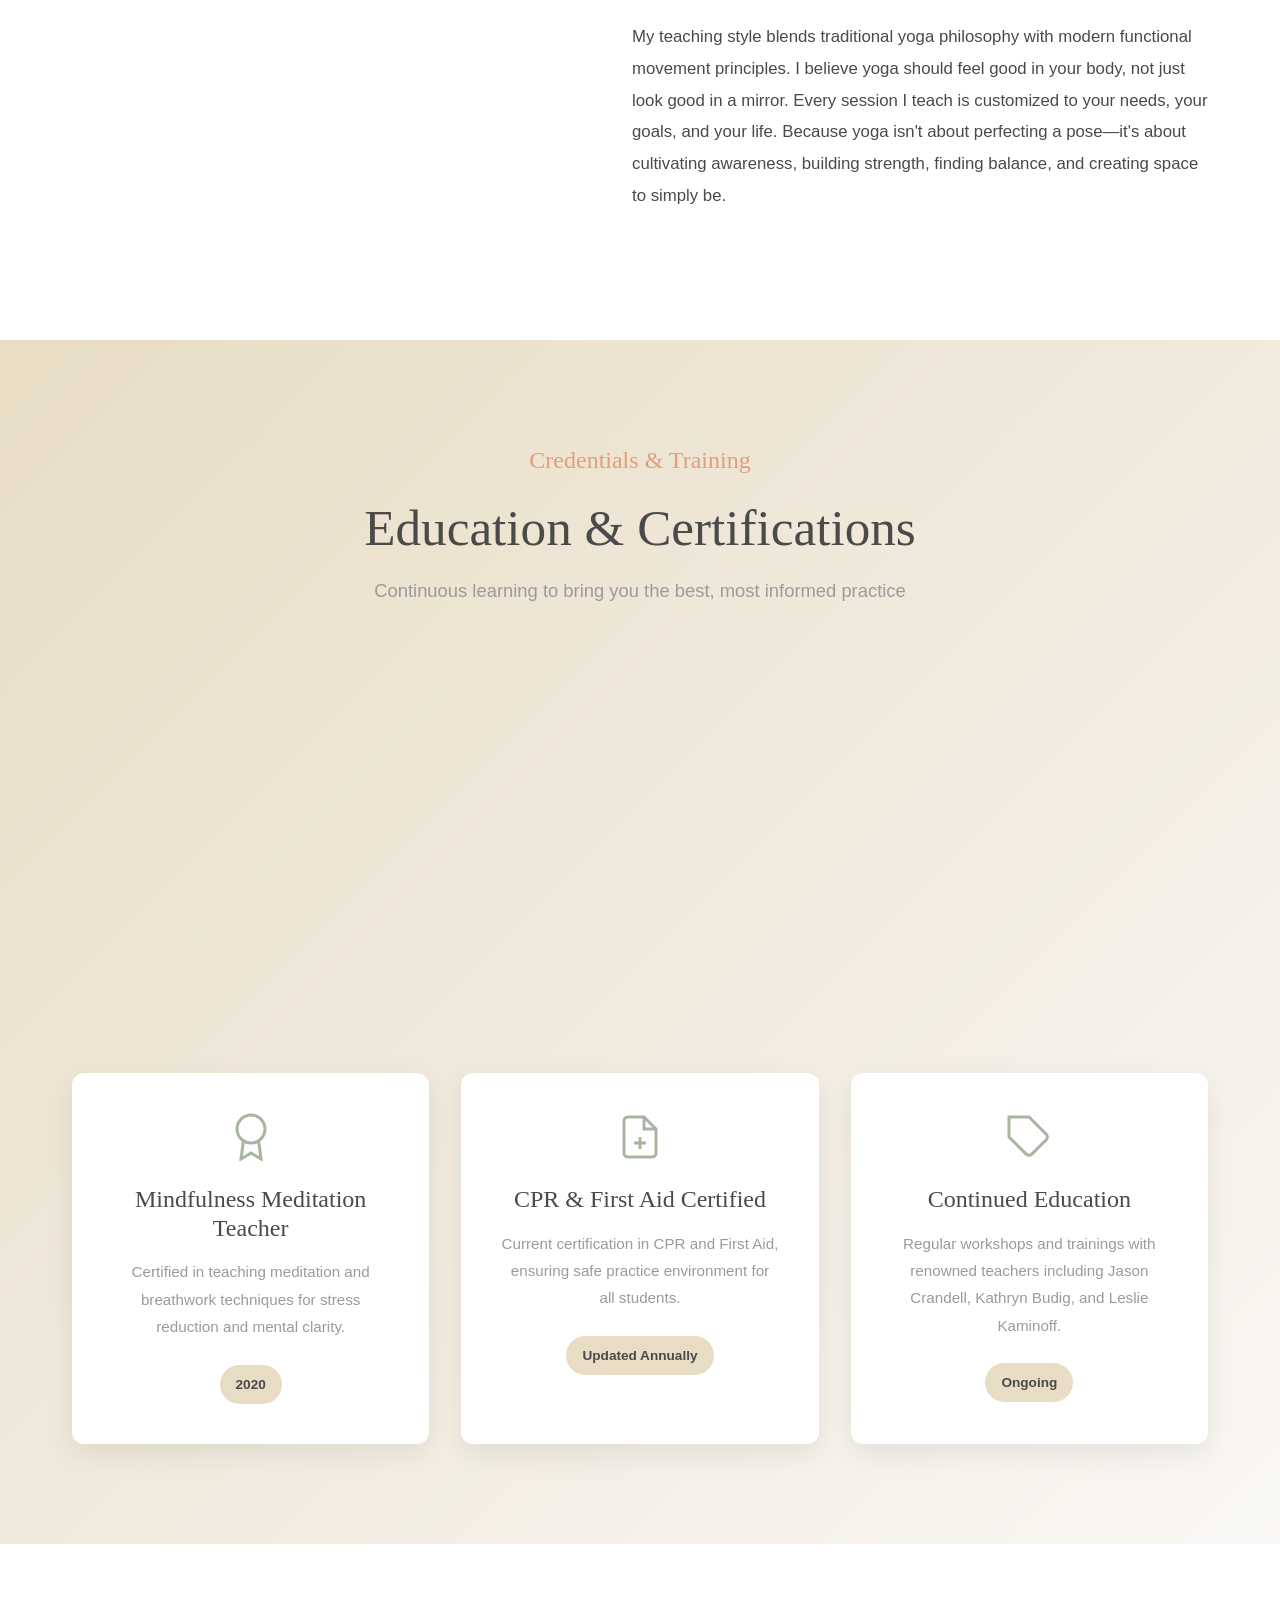
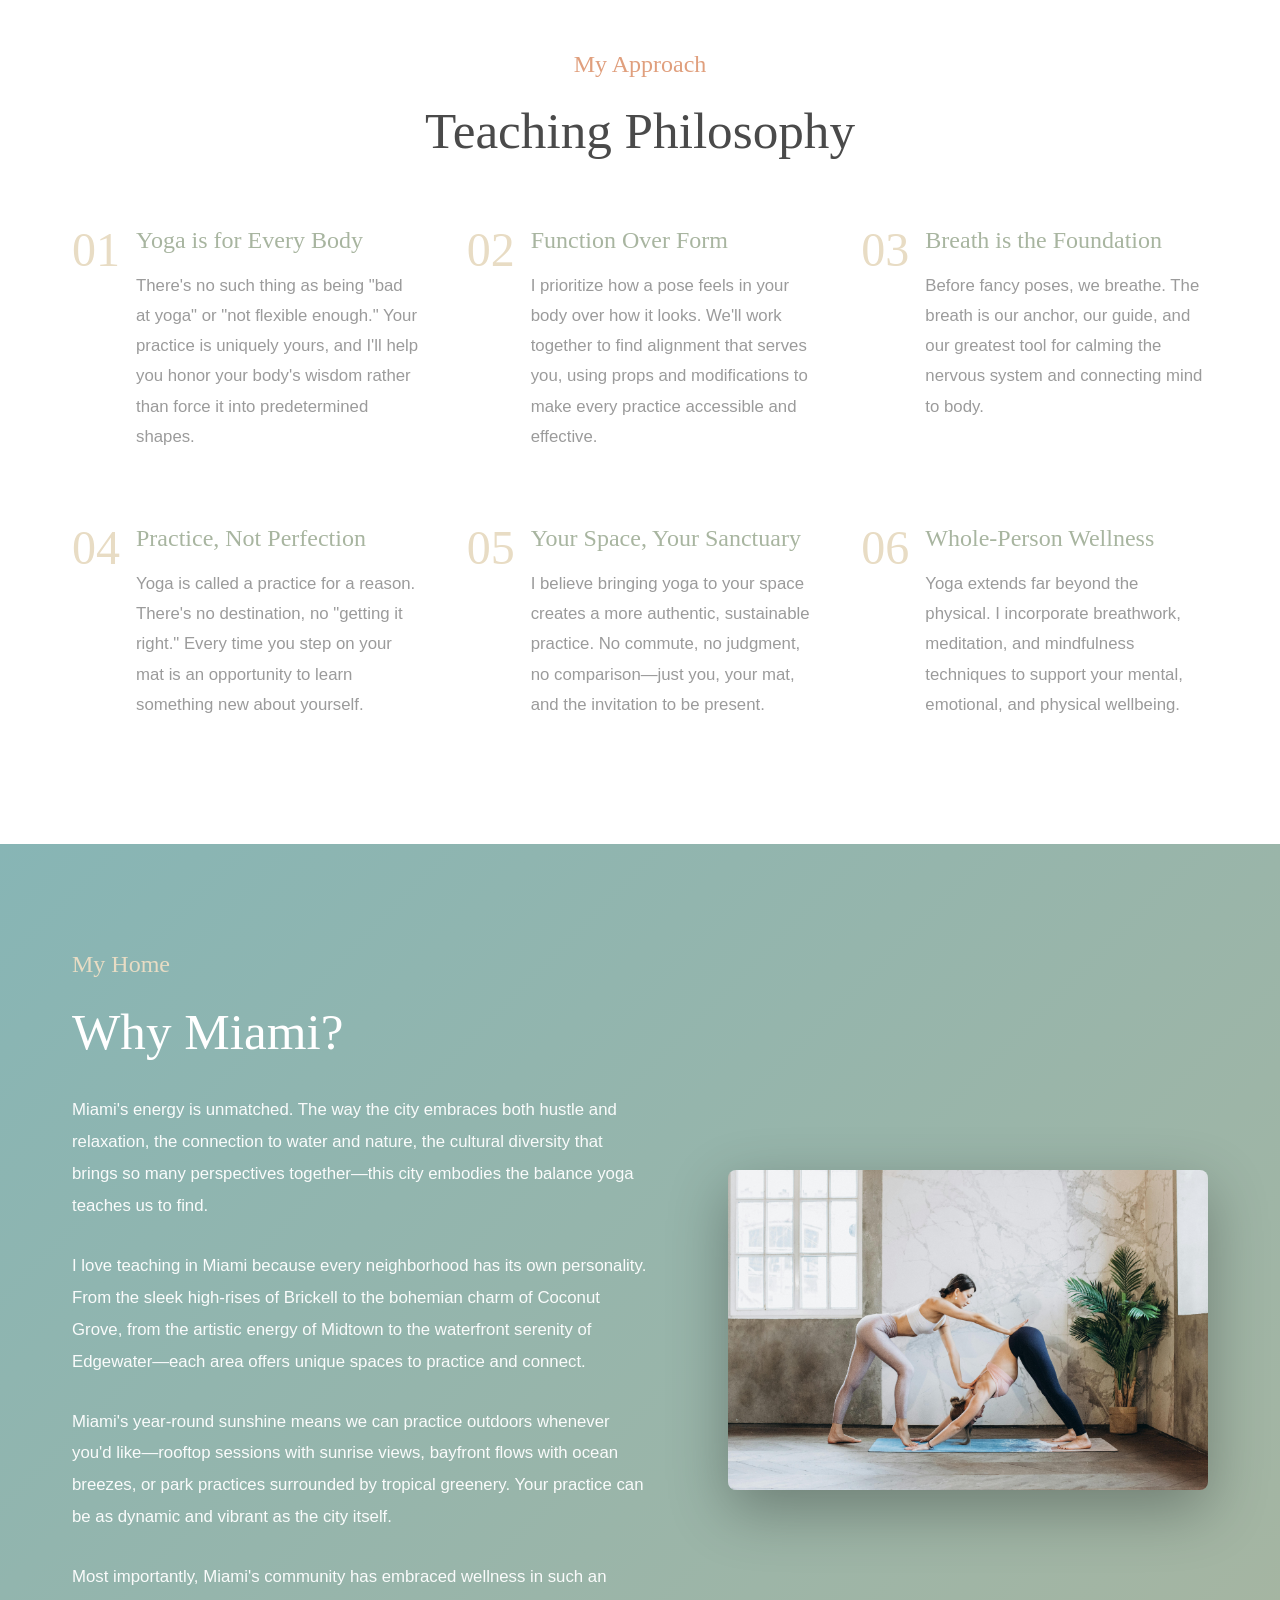
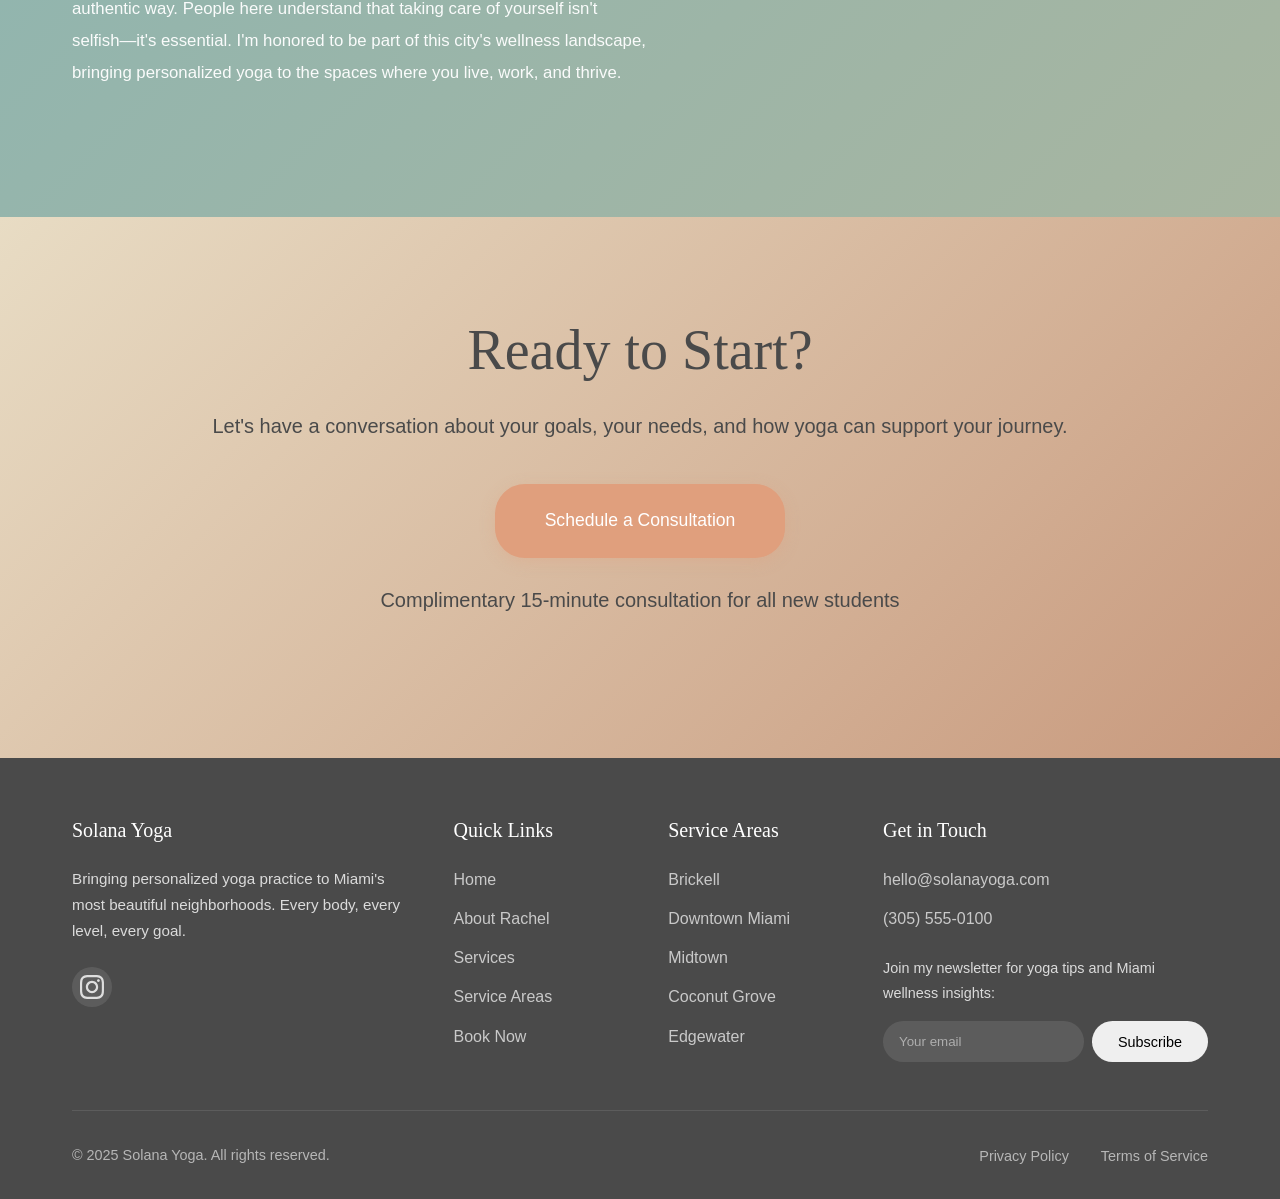
==== commit a4ce7f98: "Rebrand site from Rachel McCorry to Solana Yoga Co-Authored-By: Claude Opus 4.6 (1M context) <norepl" ====
--- a/about.html
+++ b/about.html
@@ -3,13 +3,13 @@
 <head>
     <meta charset="UTF-8">
     <meta name="viewport" content="width=device-width, initial-scale=1.0">
-    <meta name="description" content="Meet Rachel McCorry, your certified Miami yoga instructor. Learn about her journey, credentials, and unique teaching philosophy for personalized yoga practice.">
-    <title>About Rachel McCorry | Certified Yoga Instructor in Miami</title>
+    <meta name="description" content="Learn about Solana Yoga, your certified Miami yoga studio. Discover our journey, credentials, and unique teaching philosophy for personalized yoga practice.">
+    <title>About | Solana Yoga | Certified Yoga Instruction in Miami</title>
 
     <!-- Fonts -->
     <link rel="preconnect" href="https://fonts.googleapis.com">
     <link rel="preconnect" href="https://fonts.gstatic.com" crossorigin>
-    <link href="https://fonts.googleapis.com/css2?family=Cormorant+Garamond:wght@300;400;500;600;700&family=Inter:wght@300;400;500;600&family=Dancing+Script:wght@400;500;600;700&display=swap" rel="stylesheet">
+    <link href="https://fonts.googleapis.com/css2?family=Instrument+Serif:ital@0;1&family=Plus+Jakarta+Sans:ital,wght@0,300;0,400;0,500;0,600;0,700;1,400&display=swap" rel="stylesheet">
 
     <!-- Styles -->
     <link rel="stylesheet" href="css/styles.css">
@@ -22,7 +22,7 @@
     <!-- Navigation -->
     <nav id="navbar">
         <div class="nav-container">
-            <a href="index.html" class="logo">Yoga x Rachel McCorry</a>
+            <a href="index.html" class="logo">Solana Yoga</a>
             <button class="mobile-menu-toggle" aria-label="Toggle menu">
                 <span></span>
                 <span></span>
@@ -41,8 +41,8 @@
     <!-- Page Hero -->
     <section class="page-hero">
         <div class="page-hero-content">
-            <span class="section-label">About Rachel</span>
-            <h1>A Journey to Mindful Movement</h1>
+            <span class="section-label">Background</span>
+            <h1>About Rachel</h1>
             <p>Bringing authentic, personalized yoga practice to Miami</p>
         </div>
     </section>
@@ -52,7 +52,7 @@
         <div class="container">
             <div class="story-grid">
                 <div class="story-image">
-                    <img src="images/pexels-cottonbro-4324101.jpg" alt="Rachel McCorry practicing yoga">
+                    <img src="images/pexels-cottonbro-4324101.jpg" alt="Solana Yoga instructor practicing yoga">
                 </div>
                 <div class="story-content">
                     <h2>My Story</h2>
@@ -64,7 +64,7 @@
 
                     <p>When I moved to Miami five years ago, I fell in love with the city's energy—the vibrant diversity, the connection to nature, the waterfront sunrises that make everything feel possible. But I also noticed something: many people felt intimidated by traditional yoga studios, constrained by class schedules, or simply preferred the comfort and convenience of their own space.</p>
 
-                    <p>That's why I created Yoga x Rachel McCorry. I wanted to make personalized, authentic yoga practice accessible to everyone—in your home, at your pace, designed around your unique body and goals. Whether you're a complete beginner, recovering from an injury, training for athletic performance, or simply seeking more peace in your daily life, I'm here to meet you exactly where you are.</p>
+                    <p>That's why I created Solana Yoga. I wanted to make personalized, authentic yoga practice accessible to everyone—in your home, at your pace, designed around your unique body and goals. Whether you're a complete beginner, recovering from an injury, training for athletic performance, or simply seeking more peace in your daily life, I'm here to meet you exactly where you are.</p>
 
                     <p>My teaching style blends traditional yoga philosophy with modern functional movement principles. I believe yoga should feel good in your body, not just look good in a mirror. Every session I teach is customized to your needs, your goals, and your life. Because yoga isn't about perfecting a pose—it's about cultivating awareness, building strength, finding balance, and creating space to simply be.</p>
                 </div>
@@ -231,7 +231,7 @@
     <section class="about-cta">
         <div class="container">
             <div class="cta-content">
-                <h2>Ready to Start Your Practice?</h2>
+                <h2>Ready to Start?</h2>
                 <p>Let's have a conversation about your goals, your needs, and how yoga can support your journey.</p>
                 <a href="contact.html" class="btn btn-primary btn-large">Schedule a Consultation</a>
                 <p class="cta-note">Complimentary 15-minute consultation for all new students</p>
@@ -244,10 +244,10 @@
         <div class="container">
             <div class="footer-grid">
                 <div class="footer-column">
-                    <h3>Yoga x Rachel McCorry</h3>
+                    <h3>Solana Yoga</h3>
                     <p>Bringing personalized yoga practice to Miami's most beautiful neighborhoods. Every body, every level, every goal.</p>
                     <div class="social-links">
-                        <a href="https://instagram.com" target="_blank" aria-label="Instagram">
+                        <a href="https://www.instagram.com/racheldoeszen" target="_blank" aria-label="Instagram">
                             <svg width="24" height="24" viewBox="0 0 24 24" fill="currentColor">
                                 <path d="M12 2.163c3.204 0 3.584.012 4.85.07 3.252.148 4.771 1.691 4.919 4.919.058 1.265.069 1.645.069 4.849 0 3.205-.012 3.584-.069 4.849-.149 3.225-1.664 4.771-4.919 4.919-1.266.058-1.644.07-4.85.07-3.204 0-3.584-.012-4.849-.07-3.26-.149-4.771-1.699-4.919-4.92-.058-1.265-.07-1.644-.07-4.849 0-3.204.013-3.583.07-4.849.149-3.227 1.664-4.771 4.919-4.919 1.266-.057 1.645-.069 4.849-.069zm0-2.163c-3.259 0-3.667.014-4.947.072-4.358.2-6.78 2.618-6.98 6.98-.059 1.281-.073 1.689-.073 4.948 0 3.259.014 3.668.072 4.948.2 4.358 2.618 6.78 6.98 6.98 1.281.058 1.689.072 4.948.072 3.259 0 3.668-.014 4.948-.072 4.354-.2 6.782-2.618 6.979-6.98.059-1.28.073-1.689.073-4.948 0-3.259-.014-3.667-.072-4.947-.196-4.354-2.617-6.78-6.979-6.98-1.281-.059-1.69-.073-4.949-.073zm0 5.838c-3.403 0-6.162 2.759-6.162 6.162s2.759 6.163 6.162 6.163 6.162-2.759 6.162-6.163c0-3.403-2.759-6.162-6.162-6.162zm0 10.162c-2.209 0-4-1.79-4-4 0-2.209 1.791-4 4-4s4 1.791 4 4c0 2.21-1.791 4-4 4zm6.406-11.845c-.796 0-1.441.645-1.441 1.44s.645 1.44 1.441 1.44c.795 0 1.439-.645 1.439-1.44s-.644-1.44-1.439-1.44z"/>
                             </svg>
@@ -280,8 +280,8 @@
                 <div class="footer-column">
                     <h4>Get in Touch</h4>
                     <ul>
-                        <li><a href="mailto:rachel@yogaxrachelmccorry.com">rachel@yogaxrachelmccorry.com</a></li>
-                        <li><a href="tel:+13055551234">(305) 555-1234</a></li>
+                        <li><a href="mailto:hello@solanayoga.com">hello@solanayoga.com</a></li>
+                        <li><a href="tel:+13055550100">(305) 555-0100</a></li>
                     </ul>
                     <div class="newsletter-signup">
                         <p>Join my newsletter for yoga tips and Miami wellness insights:</p>
@@ -294,7 +294,7 @@
             </div>
 
             <div class="footer-bottom">
-                <p>&copy; 2024 Yoga x Rachel McCorry. All rights reserved.</p>
+                <p>&copy; 2025 Solana Yoga. All rights reserved.</p>
                 <div class="footer-links">
                     <a href="#privacy">Privacy Policy</a>
                     <a href="#terms">Terms of Service</a>
--- a/css/styles.css
+++ b/css/styles.css
@@ -209,6 +209,8 @@
     align-items: center;
     justify-content: center;
     overflow: hidden;
+    margin: 0;
+    padding-top: env(safe-area-inset-top, 0);  /* iOS notch safety */
 }
 
 .hero-video-container {
@@ -221,17 +223,23 @@
 }
 
 .hero-video {
-    width: 100%;
-    height: 100%;
-    object-fit: cover;
-}
-
-.hero-overlay {
     position: absolute;
     top: 0;
     left: 0;
     width: 100%;
     height: 100%;
+    object-fit: cover;
+    object-position: center;
+    display: block;
+    z-index: 0;
+}
+
+.hero-overlay {
+    position: absolute;
+    top: 0;
+    left: 0;
+    right: 0;
+    bottom: 0;
     background: linear-gradient(
         135deg,
         rgba(168, 181, 160, 0.4) 0%,
@@ -239,6 +247,7 @@
         rgba(232, 220, 196, 0.4) 100%
     );
     z-index: 2;
+    pointer-events: none;  /* Prevents blocking interactions */
 }
 
 .hero-content {
@@ -927,6 +936,17 @@
     }
 
     /* Mobile Navigation */
+    #navbar {
+        background-color: rgba(250, 248, 245, 0.98);
+        box-shadow: 0 2px 10px rgba(0, 0, 0, 0.15);
+    }
+
+    .logo {
+        color: var(--dark-grey);
+        font-weight: 700;
+        text-shadow: 0 1px 2px rgba(255, 255, 255, 0.8);
+    }
+
     .mobile-menu-toggle {
         display: flex;
     }
@@ -958,13 +978,59 @@
         text-align: center;
     }
 
+    /* Mobile Hero - Portrait Mode */
     .hero {
-        min-height: 500px;
+        height: auto;                 /* Auto height to fit content */
+        min-height: 500px;            /* Increased minimum for all content */
+        max-height: 600px;            /* Increased to ensure title shows */
+        padding: 100px 0 60px;        /* Add padding to ensure content fits */
+    }
+
+    .hero-video-container {
+        padding-top: env(safe-area-inset-top, 0);  /* iOS notch safety */
+    }
+
+    .hero-overlay {
+        background: rgba(0, 0, 0, 0.6);  /* Increased to 60% for better text contrast */
+    }
+
+    .hero-content {
+        padding: 2rem 1rem;
+        max-width: 100%;
+        margin-top: 0;
+        display: flex;
+        flex-direction: column;
+        justify-content: center;
+        align-items: center;
+        height: 100%;
+    }
+
+    .hero-title {
+        font-size: clamp(1.75rem, 7vw, 2.25rem);
+        margin-bottom: 1rem;
+        line-height: 1.3;
+        text-shadow: 0 3px 15px rgba(0, 0, 0, 0.9);
+        font-weight: 600;
+        display: block !important;    /* Force display */
+        visibility: visible !important;
+        opacity: 1 !important;
+        color: white !important;
+    }
+
+    .hero-subtitle {
+        font-size: clamp(0.9rem, 4vw, 1.1rem);
+        margin-bottom: 1.5rem;
+        line-height: 1.5;
+        text-shadow: 0 2px 10px rgba(0, 0, 0, 0.9);
+        display: block !important;    /* Force display */
+        visibility: visible !important;
+        opacity: 1 !important;
     }
 
     .hero-ctas {
         flex-direction: column;
-        gap: 1rem;
+        gap: 0.75rem;
+        align-items: center;
     }
 
     .btn {
@@ -988,18 +1054,81 @@
         min-width: 320px;
     }
 
+    /* Mobile Footer Optimization */
+    .footer {
+        padding: 40px 0 20px;
+    }
+
     .footer-grid {
         grid-template-columns: 1fr;
-        gap: 2rem;
+        gap: 2.5rem;
+    }
+
+    .footer-column h3 {
+        font-size: 1.5rem;
+        margin-bottom: 1rem;
+    }
+
+    .footer-column h4 {
+        font-size: 1.1rem;
+        margin-bottom: 1rem;
+    }
+
+    .footer-column p {
+        font-size: 0.9rem;
+        line-height: 1.6;
+        margin-bottom: 1rem;
+    }
+
+    .footer-column ul li {
+        margin-bottom: 0.5rem;
+    }
+
+    .social-links {
+        justify-content: flex-start;
+        margin-top: 1rem;
+    }
+
+    .newsletter-signup {
+        margin-top: 1rem;
+    }
+
+    .newsletter-form {
+        flex-direction: column;
+        gap: 0.75rem;
+    }
+
+    .newsletter-form input {
+        width: 100%;
+    }
+
+    .newsletter-form button {
+        width: 100%;
     }
 
     .footer-bottom {
         flex-direction: column;
         text-align: center;
+        gap: 1rem;
+        padding-top: 1.5rem;
+    }
+
+    .footer-links {
+        flex-direction: column;
+        gap: 0.75rem;
     }
 
     .scroll-indicator {
         display: none;
+    }
+}
+
+/* Mobile Landscape - Full viewport height */
+@media (max-width: 768px) and (orientation: landscape) {
+    .hero {
+        height: 100vh;                /* Full viewport height in landscape */
+        min-height: 300px;
+        max-height: 100vh;
     }
 }
 
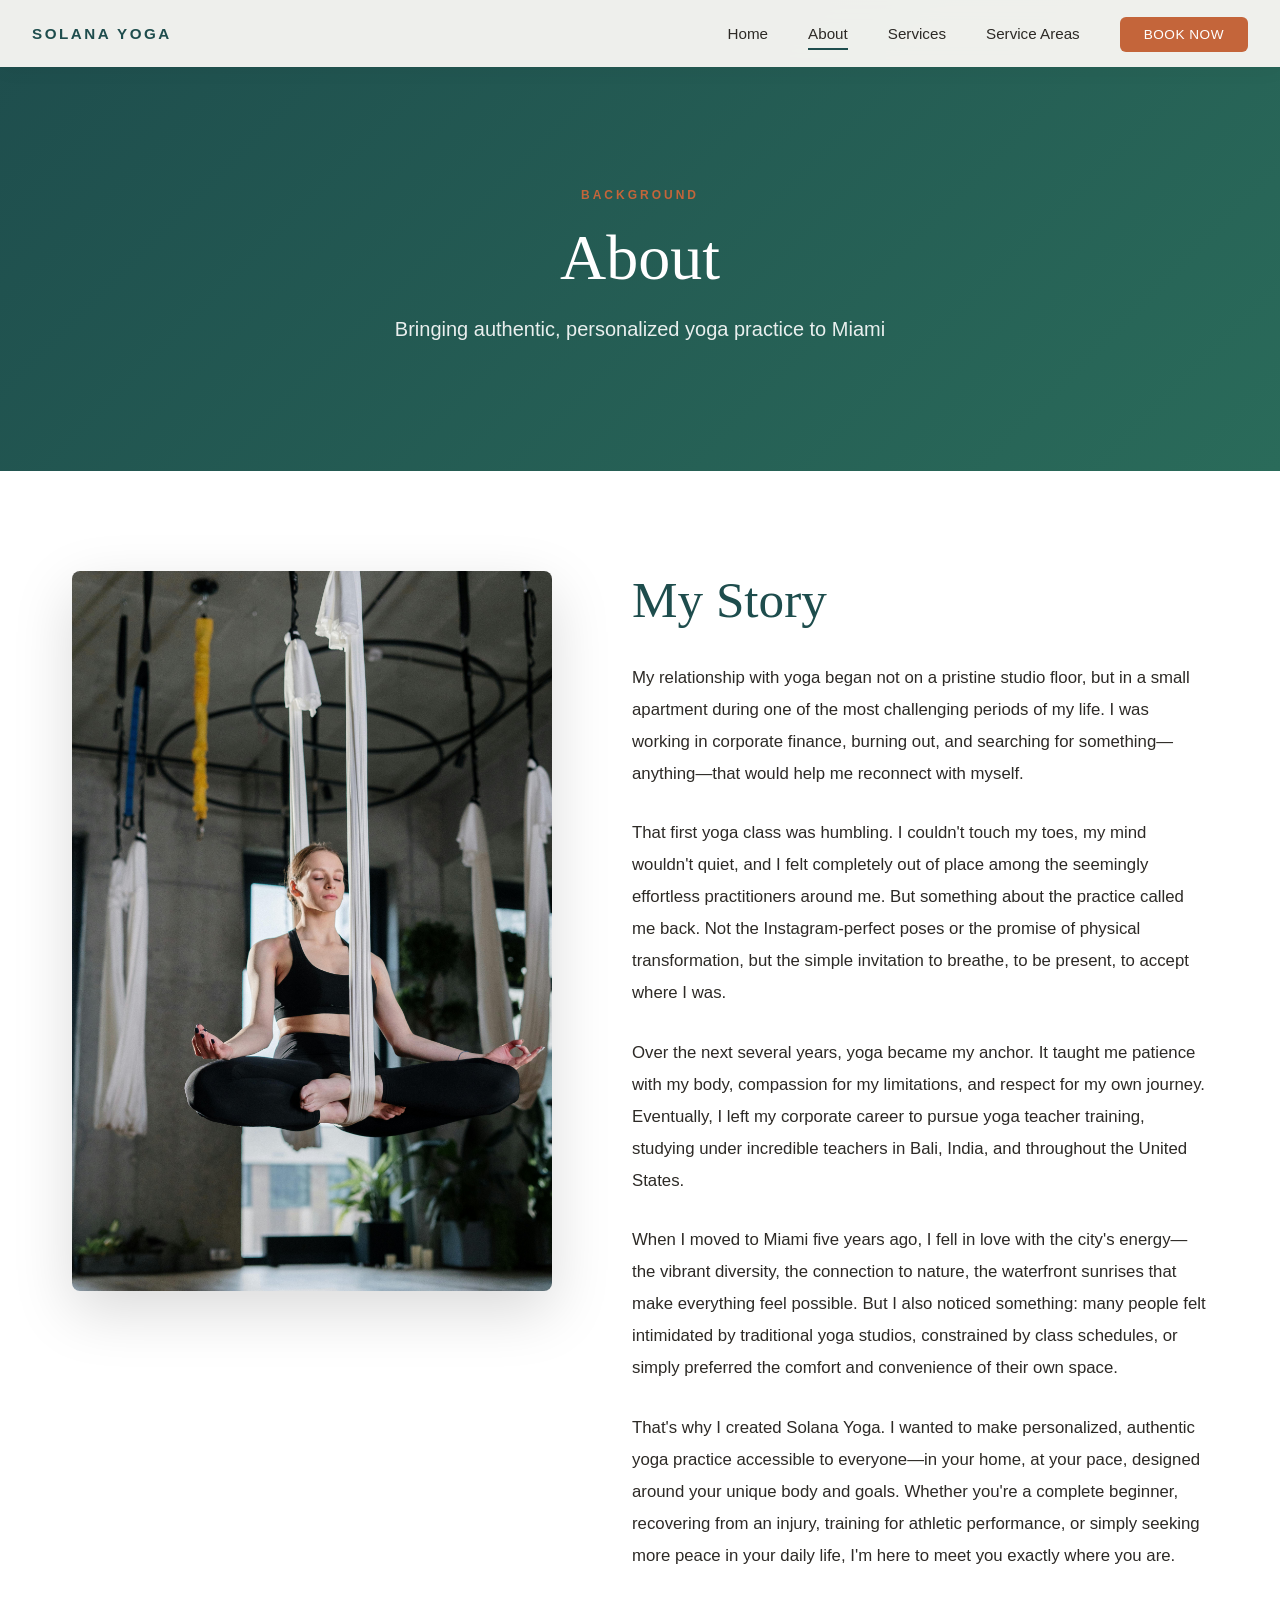
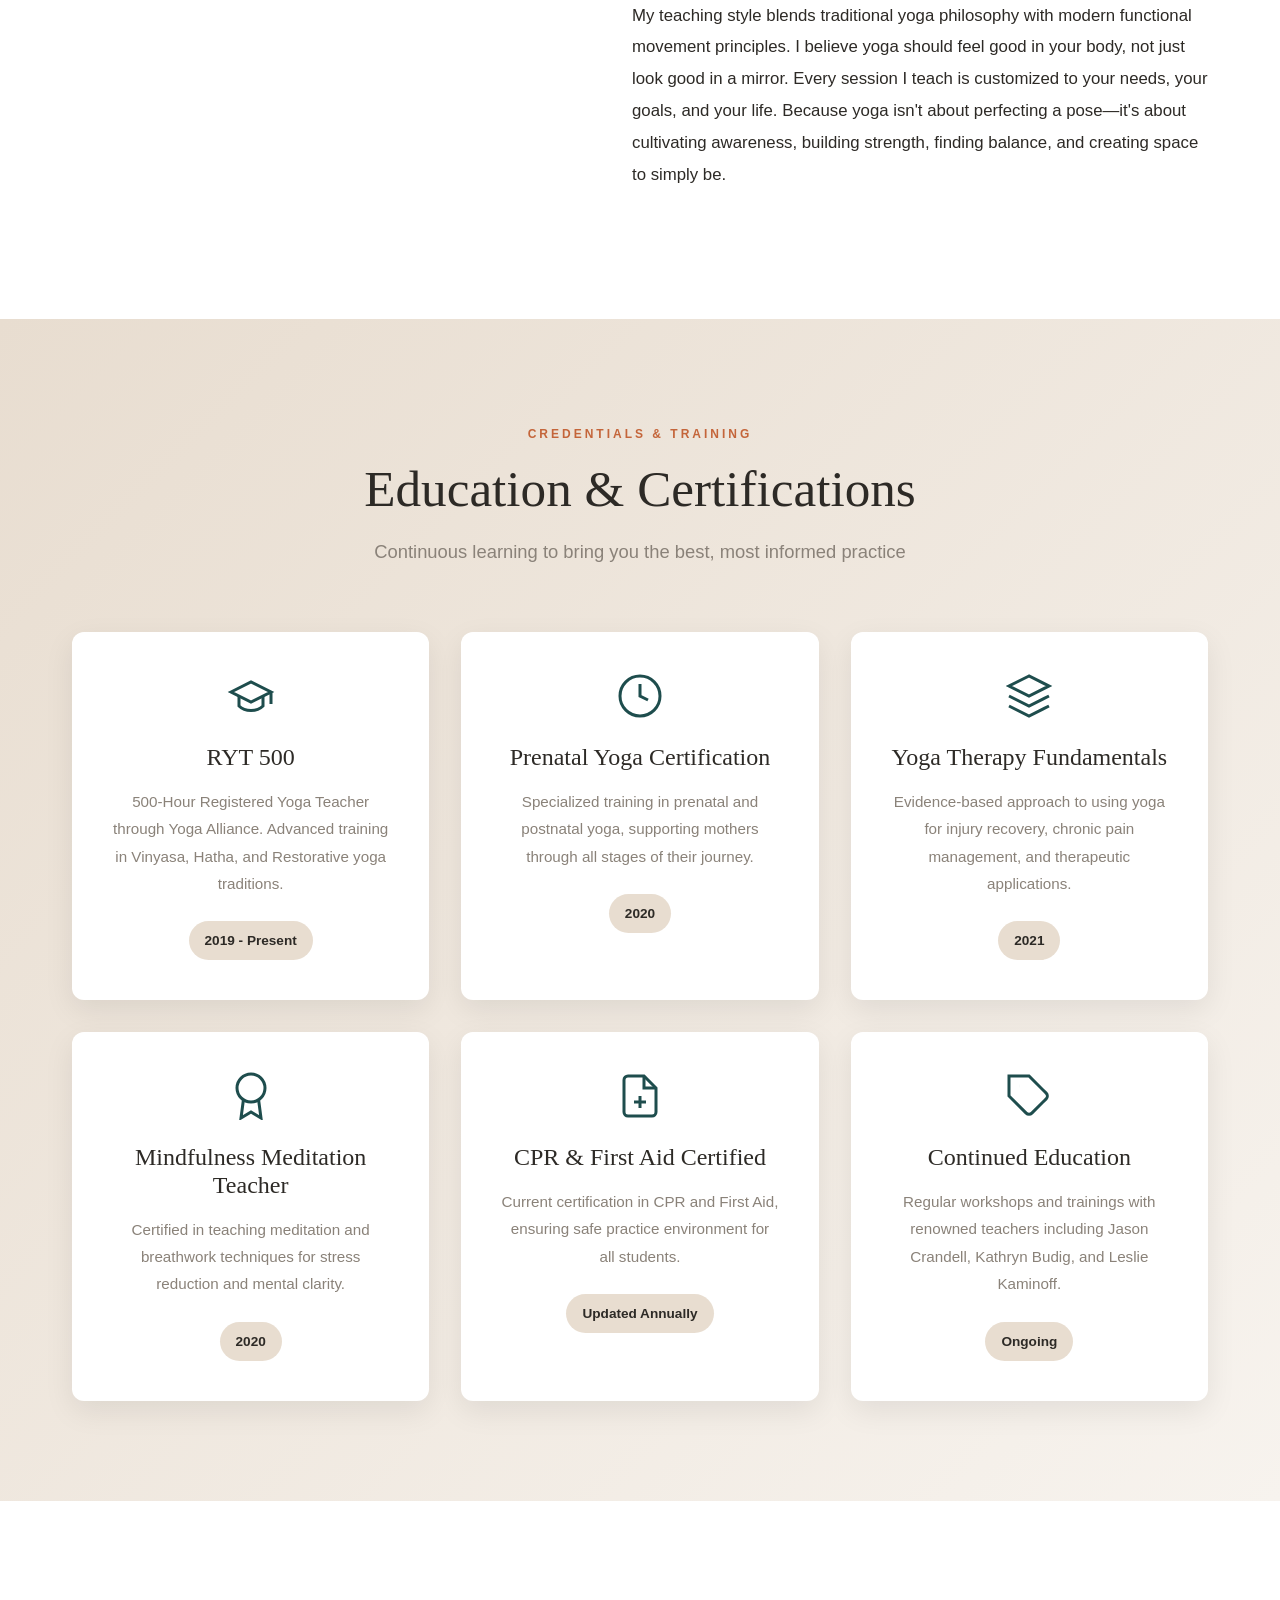
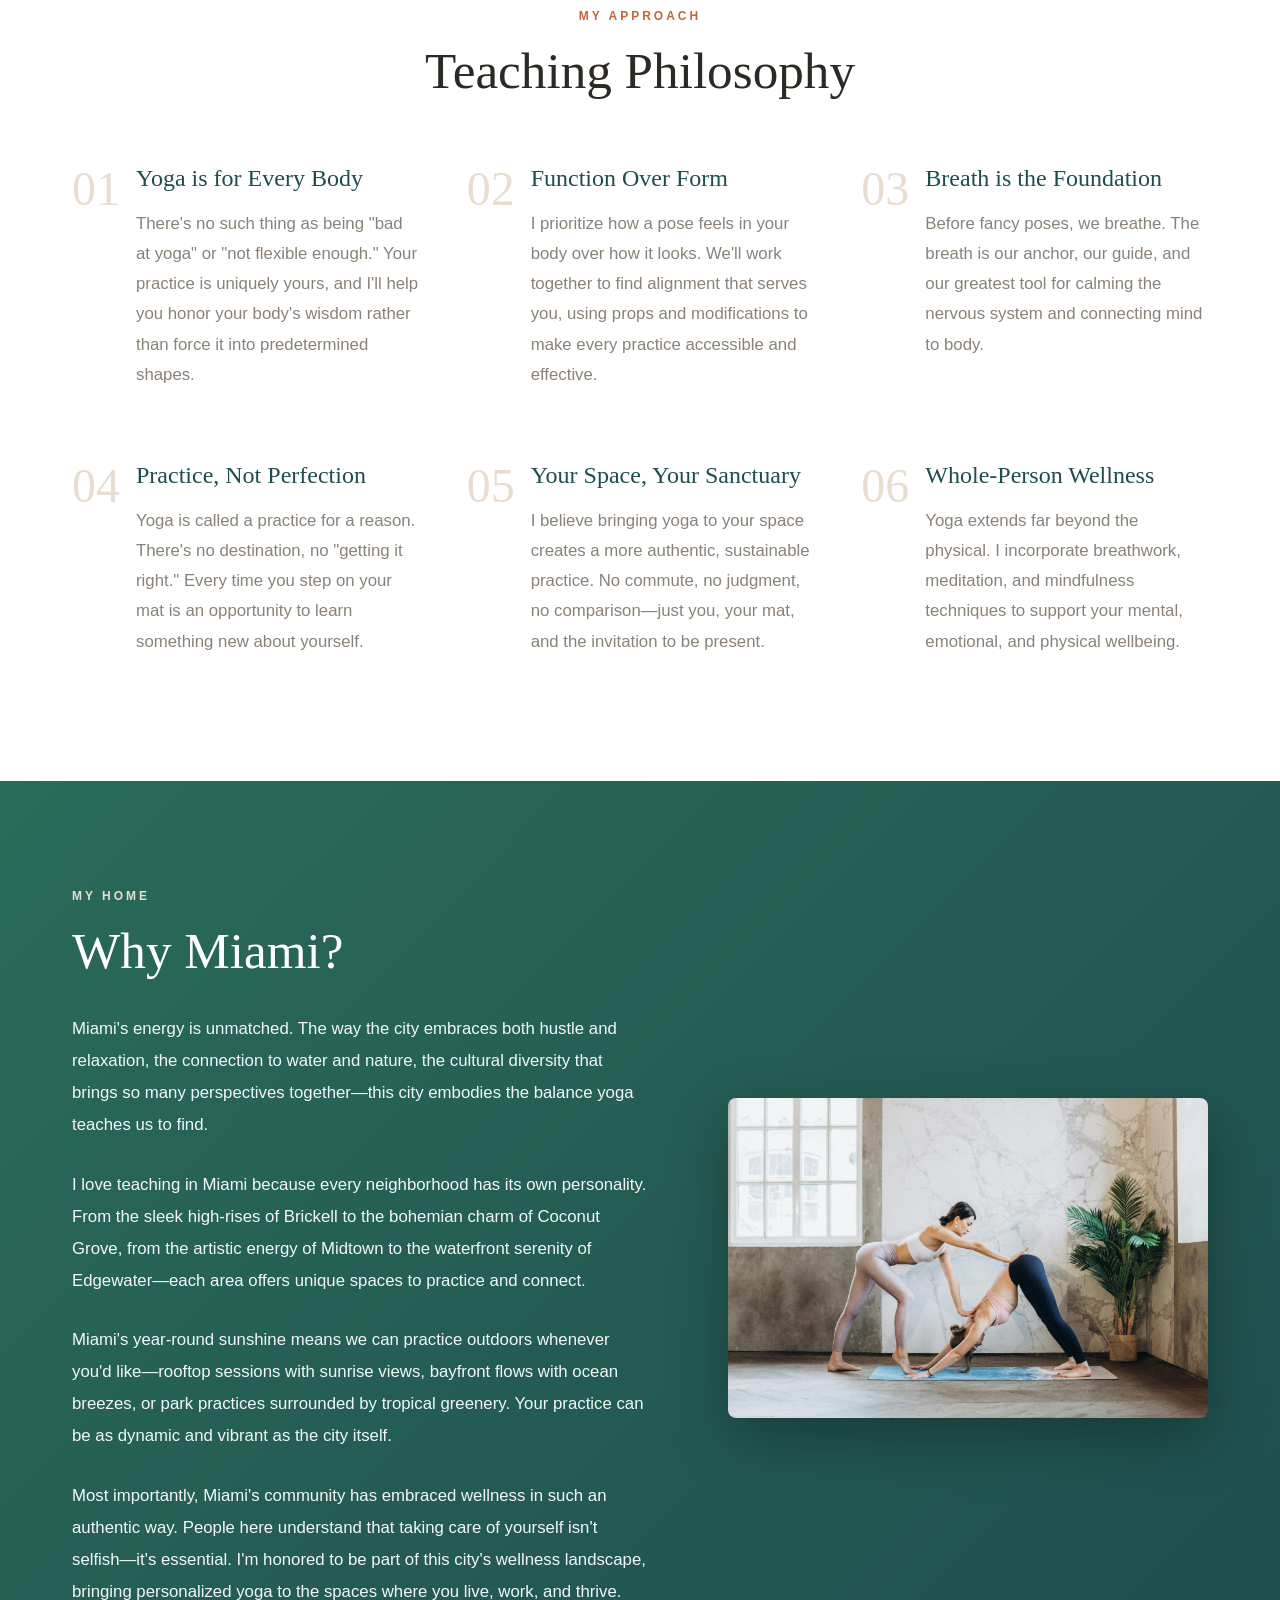
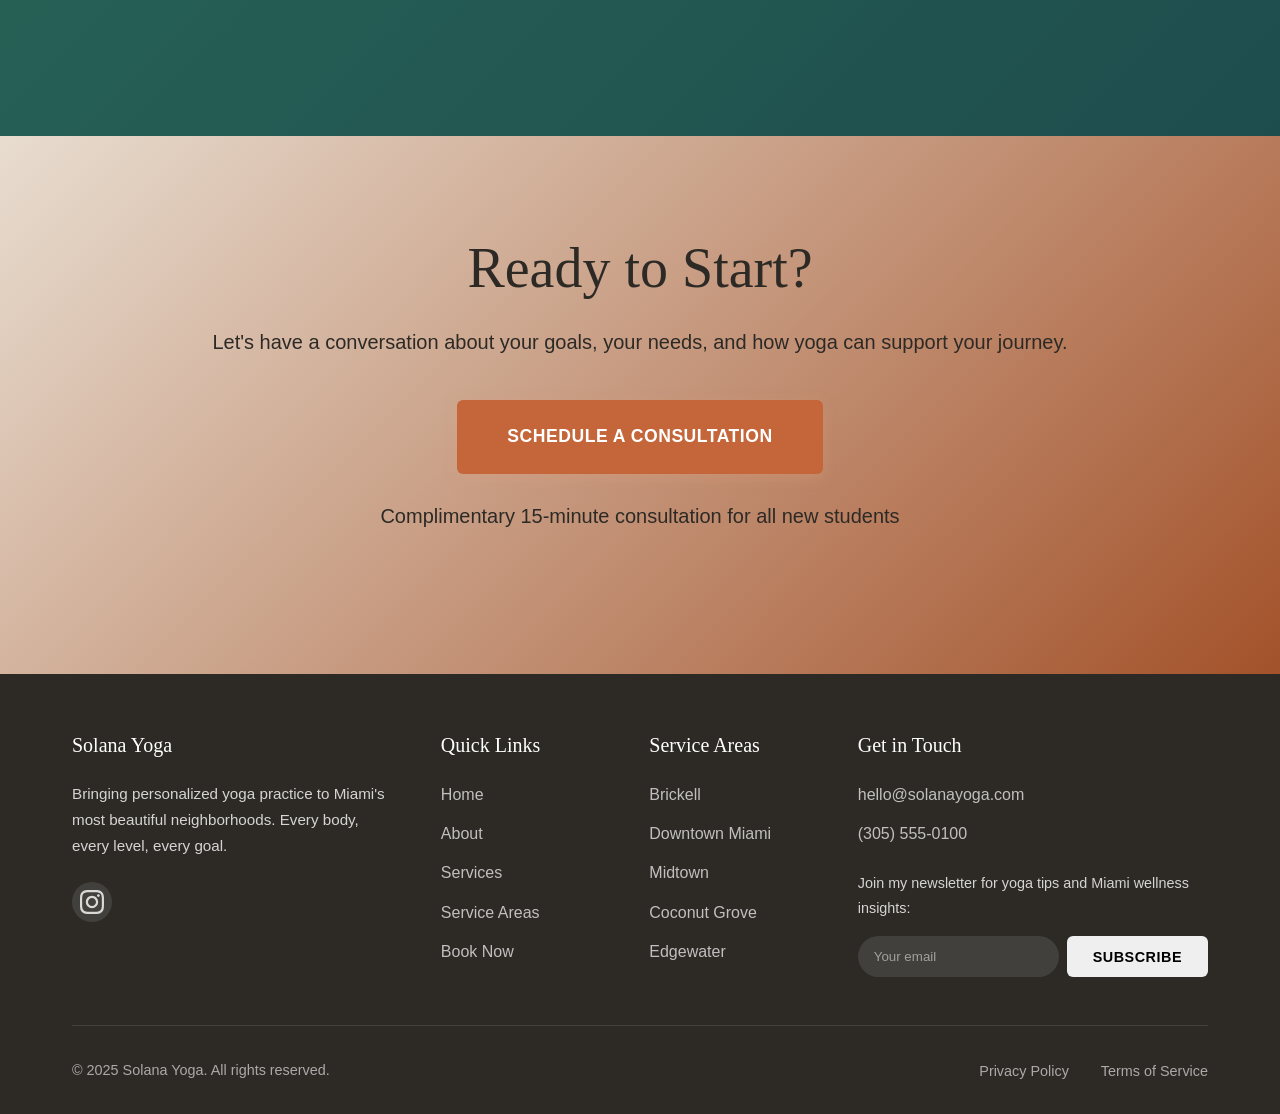
==== commit abb3644f: "Remove all remaining Rachel McCorry references, untrack settings file Co-Authored-By: Claude Opus 4." ====
--- a/about.html
+++ b/about.html
@@ -42,12 +42,12 @@
     <section class="page-hero">
         <div class="page-hero-content">
             <span class="section-label">Background</span>
-            <h1>About Rachel</h1>
+            <h1>About</h1>
             <p>Bringing authentic, personalized yoga practice to Miami</p>
         </div>
     </section>
 
-    <!-- Rachel's Story -->
+    <!-- Our Story -->
     <section class="story-section">
         <div class="container">
             <div class="story-grid">
@@ -247,7 +247,7 @@
                     <h3>Solana Yoga</h3>
                     <p>Bringing personalized yoga practice to Miami's most beautiful neighborhoods. Every body, every level, every goal.</p>
                     <div class="social-links">
-                        <a href="https://www.instagram.com/racheldoeszen" target="_blank" aria-label="Instagram">
+                        <a href="https://www.instagram.com/solanayoga" target="_blank" aria-label="Instagram">
                             <svg width="24" height="24" viewBox="0 0 24 24" fill="currentColor">
                                 <path d="M12 2.163c3.204 0 3.584.012 4.85.07 3.252.148 4.771 1.691 4.919 4.919.058 1.265.069 1.645.069 4.849 0 3.205-.012 3.584-.069 4.849-.149 3.225-1.664 4.771-4.919 4.919-1.266.058-1.644.07-4.85.07-3.204 0-3.584-.012-4.849-.07-3.26-.149-4.771-1.699-4.919-4.92-.058-1.265-.07-1.644-.07-4.849 0-3.204.013-3.583.07-4.849.149-3.227 1.664-4.771 4.919-4.919 1.266-.057 1.645-.069 4.849-.069zm0-2.163c-3.259 0-3.667.014-4.947.072-4.358.2-6.78 2.618-6.98 6.98-.059 1.281-.073 1.689-.073 4.948 0 3.259.014 3.668.072 4.948.2 4.358 2.618 6.78 6.98 6.98 1.281.058 1.689.072 4.948.072 3.259 0 3.668-.014 4.948-.072 4.354-.2 6.782-2.618 6.979-6.98.059-1.28.073-1.689.073-4.948 0-3.259-.014-3.667-.072-4.947-.196-4.354-2.617-6.78-6.979-6.98-1.281-.059-1.69-.073-4.949-.073zm0 5.838c-3.403 0-6.162 2.759-6.162 6.162s2.759 6.163 6.162 6.163 6.162-2.759 6.162-6.163c0-3.403-2.759-6.162-6.162-6.162zm0 10.162c-2.209 0-4-1.79-4-4 0-2.209 1.791-4 4-4s4 1.791 4 4c0 2.21-1.791 4-4 4zm6.406-11.845c-.796 0-1.441.645-1.441 1.44s.645 1.44 1.441 1.44c.795 0 1.439-.645 1.439-1.44s-.644-1.44-1.439-1.44z"/>
                             </svg>
@@ -259,7 +259,7 @@
                     <h4>Quick Links</h4>
                     <ul>
                         <li><a href="index.html">Home</a></li>
-                        <li><a href="about.html">About Rachel</a></li>
+                        <li><a href="about.html">About</a></li>
                         <li><a href="services.html">Services</a></li>
                         <li><a href="service-areas.html">Service Areas</a></li>
                         <li><a href="contact.html">Book Now</a></li>
--- a/css/styles.css
+++ b/css/styles.css
@@ -1,30 +1,29 @@
 /* ===================================
-   Yoga x Rachel McCorry - Main Styles
+   Solana Yoga - Main Styles
    =================================== */
 
 /* CSS Variables - Brand Colors & Theme */
 :root {
     /* Primary Colors */
-    --sage-green: #A8B5A0;
-    --warm-sand: #E8DCC4;
+    --sage-green: #1e4d4d;
+    --warm-sand: #e8ddd0;
 
     /* Secondary Colors */
-    --terracotta: #C8997D;
-    --muted-teal: #87B5B5;
+    --terracotta: #a3522a;
+    --muted-teal: #2a6b5a;
 
     /* Neutrals */
-    --warm-white: #FAF8F5;
-    --light-grey: #E5E5E5;
-    --medium-grey: #9B9B9B;
-    --dark-grey: #4A4A4A;
+    --warm-white: #f7f3ee;
+    --light-grey: #d9d0c5;
+    --medium-grey: #8a8279;
+    --dark-grey: #2d2a26;
 
     /* Accent */
-    --sunset-coral: #E09F7D;
+    --sunset-coral: #c4653a;
 
     /* Typography */
-    --font-serif: 'Cormorant Garamond', serif;
-    --font-sans: 'Inter', sans-serif;
-    --font-script: 'Dancing Script', cursive;
+    --font-serif: 'Instrument Serif', serif;
+    --font-sans: 'Plus Jakarta Sans', sans-serif;
 
     /* Spacing */
     --section-padding: 100px;
@@ -59,8 +58,8 @@
 /* Typography */
 h1, h2, h3, h4, h5, h6 {
     font-family: var(--font-serif);
-    font-weight: 500;
-    line-height: 1.2;
+    font-weight: 400;
+    line-height: 1.15;
     margin-bottom: 1rem;
     color: var(--dark-grey);
 }
@@ -126,11 +125,12 @@
 }
 
 .logo {
-    font-family: var(--font-serif);
-    font-size: 1.5rem;
-    font-weight: 600;
+    font-family: var(--font-sans);
+    font-size: 0.95rem;
+    font-weight: 700;
     color: var(--sage-green);
-    letter-spacing: 0.5px;
+    letter-spacing: 2.5px;
+    text-transform: uppercase;
 }
 
 .nav-menu {
@@ -167,9 +167,12 @@
 .nav-cta {
     background-color: var(--sunset-coral);
     color: white !important;
-    padding: 0.75rem 1.75rem !important;
-    border-radius: 30px;
-    font-weight: 500;
+    padding: 0.6rem 1.5rem !important;
+    border-radius: 6px;
+    font-weight: 600;
+    font-size: 0.85rem !important;
+    letter-spacing: 0.5px;
+    text-transform: uppercase;
 }
 
 .nav-cta::after {
@@ -241,13 +244,13 @@
     right: 0;
     bottom: 0;
     background: linear-gradient(
-        135deg,
-        rgba(168, 181, 160, 0.4) 0%,
-        rgba(135, 181, 181, 0.3) 50%,
-        rgba(232, 220, 196, 0.4) 100%
+        180deg,
+        rgba(30, 77, 77, 0.25) 0%,
+        rgba(30, 77, 77, 0.45) 50%,
+        rgba(45, 42, 38, 0.7) 100%
     );
     z-index: 2;
-    pointer-events: none;  /* Prevents blocking interactions */
+    pointer-events: none;
 }
 
 .hero-content {
@@ -281,6 +284,19 @@
     gap: 1.5rem;
     justify-content: center;
     flex-wrap: wrap;
+}
+
+/* Grain Texture Overlay */
+.hero::after {
+    content: '';
+    position: absolute;
+    inset: 0;
+    z-index: 4;
+    pointer-events: none;
+    opacity: 0.45;
+    mix-blend-mode: soft-light;
+    background-image: url("data:image/svg+xml,%3Csvg viewBox='0 0 256 256' xmlns='http://www.w3.org/2000/svg'%3E%3Cfilter id='n'%3E%3CfeTurbulence type='fractalNoise' baseFrequency='0.7' numOctaves='4' stitchTiles='stitch'/%3E%3C/filter%3E%3Crect width='100%25' height='100%25' filter='url(%23n)'/%3E%3C/svg%3E");
+    background-size: 256px 256px;
 }
 
 /* Scroll Indicator */
@@ -310,15 +326,17 @@
 /* Buttons */
 .btn {
     display: inline-block;
-    padding: 1rem 2.5rem;
-    border-radius: 30px;
-    font-weight: 500;
-    font-size: 1rem;
+    padding: 0.9rem 2.25rem;
+    border-radius: 6px;
+    font-weight: 600;
+    font-size: 0.9rem;
     text-align: center;
     cursor: pointer;
     border: 2px solid transparent;
     transition: var(--transition-smooth);
     font-family: var(--font-sans);
+    letter-spacing: 0.5px;
+    text-transform: uppercase;
 }
 
 .btn-primary {
@@ -385,8 +403,11 @@
 
 .section-label {
     display: inline-block;
-    font-family: var(--font-script);
-    font-size: 1.5rem;
+    font-family: var(--font-sans);
+    font-size: 0.75rem;
+    font-weight: 600;
+    text-transform: uppercase;
+    letter-spacing: 3px;
     color: var(--sunset-coral);
     margin-bottom: 1rem;
 }
@@ -458,7 +479,7 @@
 
 /* Services Overview */
 .services-overview {
-    background: linear-gradient(135deg, var(--warm-sand) 0%, var(--warm-white) 100%);
+    background: linear-gradient(160deg, var(--warm-sand) 0%, var(--warm-white) 100%);
 }
 
 .services-grid {
@@ -598,8 +619,20 @@
 
 /* Testimonials */
 .testimonials {
-    background: linear-gradient(135deg, var(--muted-teal) 0%, var(--sage-green) 100%);
-    color: white;
+    position: relative;
+    background: linear-gradient(170deg, var(--muted-teal) 0%, var(--sage-green) 100%);
+    color: white;
+}
+
+.testimonials::before {
+    content: '';
+    position: absolute;
+    inset: 0;
+    pointer-events: none;
+    opacity: 0.3;
+    mix-blend-mode: soft-light;
+    background-image: url("data:image/svg+xml,%3Csvg viewBox='0 0 256 256' xmlns='http://www.w3.org/2000/svg'%3E%3Cfilter id='n'%3E%3CfeTurbulence type='fractalNoise' baseFrequency='0.7' numOctaves='4' stitchTiles='stitch'/%3E%3C/filter%3E%3Crect width='100%25' height='100%25' filter='url(%23n)'/%3E%3C/svg%3E");
+    background-size: 256px 256px;
 }
 
 .testimonials .section-label {
@@ -673,9 +706,21 @@
 
 /* Final CTA */
 .final-cta {
-    background: linear-gradient(135deg, var(--warm-sand) 0%, var(--terracotta) 100%);
+    position: relative;
+    background: linear-gradient(200deg, var(--warm-sand) 0%, var(--sunset-coral) 60%, var(--terracotta) 100%);
     text-align: center;
     padding: 120px 0;
+}
+
+.final-cta::before {
+    content: '';
+    position: absolute;
+    inset: 0;
+    pointer-events: none;
+    opacity: 0.25;
+    mix-blend-mode: soft-light;
+    background-image: url("data:image/svg+xml,%3Csvg viewBox='0 0 256 256' xmlns='http://www.w3.org/2000/svg'%3E%3Cfilter id='n'%3E%3CfeTurbulence type='fractalNoise' baseFrequency='0.7' numOctaves='4' stitchTiles='stitch'/%3E%3C/filter%3E%3Crect width='100%25' height='100%25' filter='url(%23n)'/%3E%3C/svg%3E");
+    background-size: 256px 256px;
 }
 
 .cta-content h2 {
@@ -991,7 +1036,11 @@
     }
 
     .hero-overlay {
-        background: rgba(0, 0, 0, 0.6);  /* Increased to 60% for better text contrast */
+        background: linear-gradient(
+            180deg,
+            rgba(30, 77, 77, 0.4) 0%,
+            rgba(45, 42, 38, 0.75) 100%
+        );
     }
 
     .hero-content {
